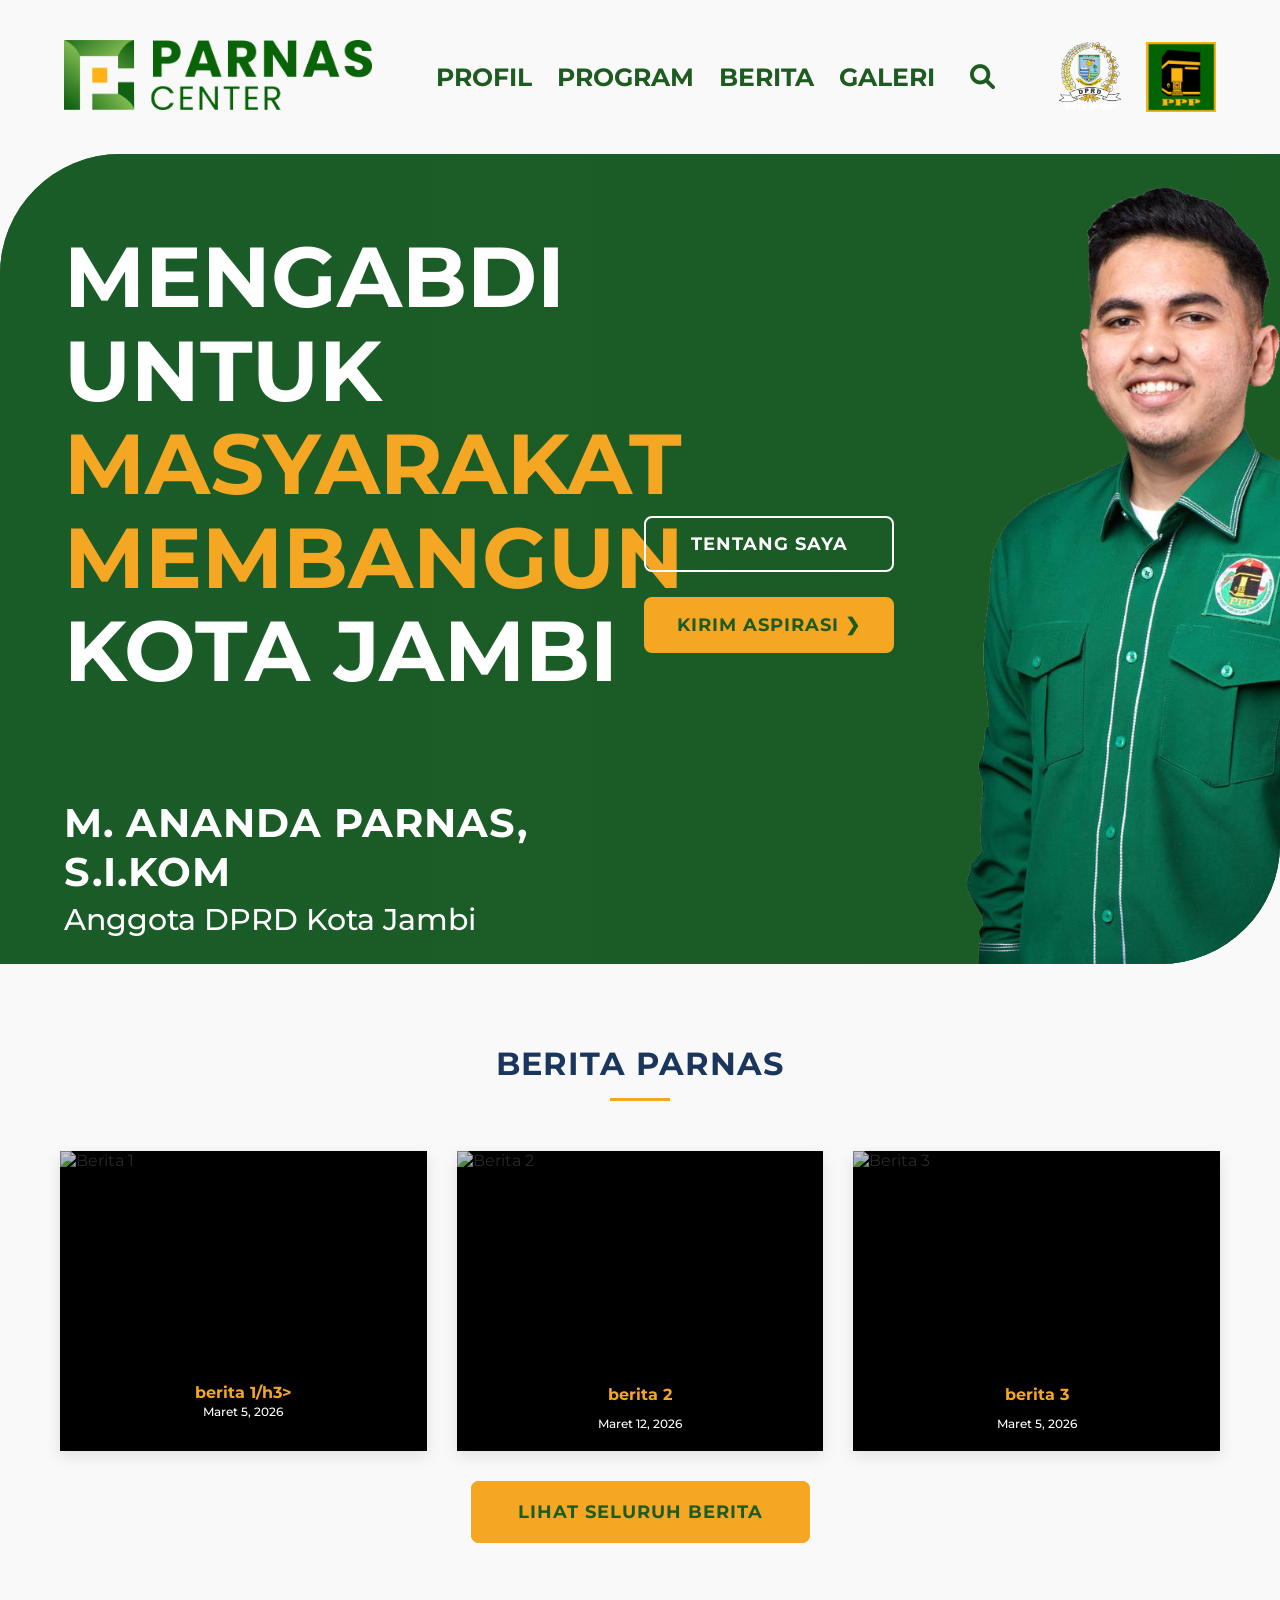
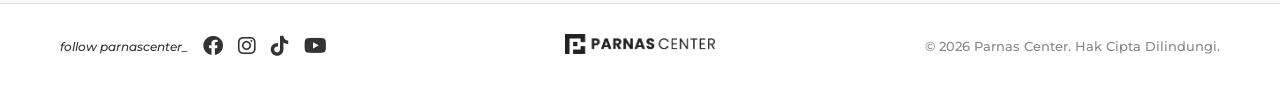
==== index.html @ b59d02a4 "Upload Web 1" ====
<!DOCTYPE html>
<html lang="id">
<head>
    <meta charset="UTF-8">
    <meta name="viewport" content="width=device-width, initial-scale=1.0">
    <title>M. Ananda Parnas - Parnas Center</title>
    <link href="https://fonts.googleapis.com/css2?family=Montserrat:wght@500;700;800&display=swap" rel="stylesheet">
    <link rel="stylesheet" href="https://cdnjs.cloudflare.com/ajax/libs/font-awesome/6.0.0/css/all.min.css">
    <link rel="stylesheet" href="style.css">
</head>
<body>
    <div class="menu-overlay" id="menu-overlay"></div>
<header class="navbar">
        <div class="logo">
            <a href="#"><img src="\assets\img\LOGO 2.png" alt="Logo Parnas Center" class="logo-parnas"></a>
        </div>

        <div class="menu-toggle" id="mobile-menu">
            <i class="fas fa-bars"></i>
        </div>
        <nav>
            <ul class="nav-links">
                <li class="close-menu" id="close-menu-btn">
                    <i class="fas fa-times"></i>
                </li>

                <li><a href="profil.html">PROFIL</a></li>
                <li><a href="#">PROGRAM</a></li>
                <li><a href="#">BERITA</a></li>
                <li><a href="#">GALERI</a></li>
                <li class="search-icon">
                    <a href="#"><i class="fas fa-search"></i></a>
                </li>
                <li class="mobile-menu-logo">
                    <img src="\assets\img\LOGO 1.png" alt="Logo Parnas Center" class="logo-parnas-mobile">
                </li>
            </ul>
        </nav>
        <div class="logo-afiliasi">
            <img src="\assets\img\DPRD.png" alt="Logo DPRD Kota Jambi" class="logo-dprd">
            <img src="\assets\img\P3.png" alt="Logo PPP" class="logo-ppp">
        </div>
    </header>

<section class="hero">
    <div class="hero-bg-overlay"></div>
    <div class="hero-bg-slideshow">
        <img src="assets/img/foto 1.jpeg" alt="Background 1">
        <img src="assets/img/foto 2.jpeg" alt="Background 2">
        <img src="assets/img/foto 3.jpeg" alt="Background 3">
        <img src="assets/img/foto 5.jpeg" alt="Background 4">
    </div>
    
    <div class="hero-container">    
        <div class="hero-content">
            <h1>
                MENGABDI UNTUK <span class="text-orange">MASYARAKAT</span><br>
                <span class="text-orange">MEMBANGUN</span> KOTA JAMBI
            </h1>
            
            <div class="hero-buttons">
                <a href="profil.html" class="btn btn-outline">TENTANG SAYA</a>
                <a href="aspirasi.html" class="btn btn-solid">KIRIM ASPIRASI &#10095;</a>
            </div>
        </div>

        <div class="hero-image">
            <img src="assets/img/nanda ijo.png" alt="Foto M. Ananda Parnas">
                        <div class="profile-info-desktop">
                <h2 class="nama-tokoh">M. ANANDA PARNAS, S.I.KOM</h2>
                <p class="jabatan-tokoh">Anggota DPRD Kota Jambi</p>
            </div>

            <div class="profile-info-mobile">
                <h2 class="nama-tokoh">M. ANANDA PARNAS, S.I.KOM</h2>
                <p class="jabatan-tokoh">Anggota DPRD Kota Jambi</p>
            </div>
        </div>

    </div>
</section>

<section class="news-section">
        <div class="news-header">
            <h2>BERITA PARNAS</h2>
            <div class="divider"></div>
        </div>

        <div class="news-grid">
            <article class="news-card">
                <img src="https://via.placeholder.com/400x300/1D5B21/FFFFFF?text=Foto+Berita+1" alt="Berita 1">
                <div class="news-overlay">
                    <h3 class="news-title">berita 1/h3>
                    <p class="news-date">Maret 5, 2026</p>
                </div>
            </article>

            <article class="news-card">
                <img src="https://via.placeholder.com/400x300/1D5B21/FFFFFF?text=Foto+Berita+2" alt="Berita 2">
                <div class="news-overlay">
                    <h3 class="news-title">berita 2</h3>
                    <p class="news-date">Maret 12, 2026</p>
                </div>
            </article>

            <article class="news-card">
                <img src="https://via.placeholder.com/400x300/1D5B21/FFFFFF?text=Foto+Berita+3" alt="Berita 3">
                <div class="news-overlay">
                    <h3 class="news-title">berita 3</h3>
                    <p class="news-date">Maret 5, 2026</p>
                </div>
            </article>
        </div>

        <div class="news-action">
            <a href="#" class="btn btn-solid">LIHAT SELURUH BERITA</a>
        </div>
    </section>

<footer class="site-footer">
        
        <div class="footer-left">
            <span class="follow-text">follow parnascenter_</span>
            <div class="footer-sosmed">
                <a href="#"><i class="fab fa-facebook"></i></a>
                <a href="#"><i class="fab fa-instagram"></i></a>
                <a href="#"><i class="fab fa-tiktok"></i></a>
                <a href="#"><i class="fab fa-youtube"></i></a>
            </div>
        </div>

        <div class="footer-logo">
            <img src="assets/img/LOGO 7.png" alt="Logo Parnas Center">
        </div>

        <div class="footer-right">
            <p>&copy; 2026 Parnas Center. Hak Cipta Dilindungi.</p>
        </div>

    </footer>

<script>
        const mobileMenu = document.getElementById('mobile-menu');
        const navLinks = document.querySelector('.nav-links');
        const menuOverlay = document.getElementById('menu-overlay'); // Panggil tirainya
        const menuIcon = mobileMenu.querySelector('i'); // Kita panggil elemen <i class="fas ..."> nya
        const closeMenuBtn = document.getElementById('close-menu-btn'); // Tombol X di dalam menu
        
        // Fungsi khusus untuk menutup menu
        function closeMenu() {
            navLinks.classList.remove('active');
            menuOverlay.classList.remove('active');
            menuIcon.classList.add('fa-bars');
            menuIcon.classList.remove('fa-times');
        }

        // Buka/Tutup saat ikon garis tiga diklik
        mobileMenu.addEventListener('click', () => {
            navLinks.classList.toggle('active');
            menuOverlay.classList.toggle('active');
            menuIcon.classList.toggle('fa-bars');
            menuIcon.classList.toggle('fa-times');
        });

        // Tutup menu saat area gelap diklik
        menuOverlay.addEventListener('click', closeMenu);

        // Tutup menu saat ikon X di dalam menu diklik
        closeMenuBtn.addEventListener('click', closeMenu);
    </script>
</body>
</html>
---- style.css ----
/* --- RESET DASAR --- */
body, html {
    margin: 0;
    padding: 0;
}

/* Bikin efek scroll mulus ke seluruh halaman */
html {
    scroll-behavior: smooth;
}

/* --- Pengaturan Dasar & Variabel Warna Parnas Center --- */
:root {
    --warna-hijau: #1D5B21; /* Hijau Parnas Center */
    --warna-oranye: #F5A623; /* Oranye/Kuning Aksen */
    --warna-putih: #FFFFFF;
    --warna-teks-gelap: #333333;
    --warna-bg-terang: #F9F9F9;
}

* {
    margin: 0;
    padding: 0;
    box-sizing: border-box;
    font-family: 'Montserrat', sans-serif;
}

body {
    background-color: var(--warna-bg-terang);
    color: var(--warna-teks-gelap);
}

/* --- Navigasi (Header) --- */
.navbar {
    display: flex;
    justify-content: space-between;
    align-items: center;
    padding: 40px 60px;
    background-color: var(--warna-putih);
    box-shadow: 0 4px 6px rgba(0, 0, 0, 0.05); /* Memberikan bayangan halus di bawah menu */;
}

.logo img {
    height: 65px; /* Ini tinggi logonya parnas center */
    width: auto;
    object-fit: contain;
}

.text-green { color: var(--warna-hijau); }
.text-dark { color: var(--warna-teks-gelap); font-weight: 500;}

nav ul {
    list-style: none;
    display: flex;
    gap: 25px;
    align-items: center;
}

nav a {
    color: var(--warna-hijau);
    text-decoration: none;
    font-size:25px;
    font-weight: 700;
    transition: 0.3s;
}
nav a:hover {
    color: var(--warna-oranye);
}

/* --- Pengaturan Ikon Pencarian di Menu --- */
.search-icon {
    margin-left: 10px; /* Memberi sedikit jarak ekstra dari menu teks terakhir */
}

.search-icon a {
    font-size: 25px; /* Ukuran kaca pembesarnya */
    color: var(--warna-hijau); /* Menyesuaikan dengan warna teks menu Anda */
    transition: 0.3s ease;
}

/* Efek saat kaca pembesar disentuh mouse */
.search-icon a:hover {
    color: var(--warna-oranye); /* Berubah jadi hijau (atau warna utama Anda) saat di-hover */
    transform: scale(1.1); /* Sedikit membesar saat disentuh agar interaktif */
}


/* --- Logo Afiliasi (Kanan Atas: DPRD & PPP) --- */
.logo-afiliasi {
    display: flex;
    align-items: center;
    gap: 25px; /* Memberikan jarak antar logo */
}

.logo-afiliasi img {
    height: 65px; /* Ketinggian standar logo kanan agar seragam */
    width: auto;
    object-fit: contain;
}

/* --- Hero Section --- */
.hero {
    background-color: var(--warna-hijau); /* Menggunakan latar belakang hijau blok */
    color: var(--warna-putih);
    height: 90vh;
    display: flex;
    justify-content: center; /* Ini sekarang berfungsi memusatkan 'hero-container' di tengah layar */
    align-items: center;
    padding-top: 50px;
    
    /* Efek lengkungan (rounded corner) di kanan bawah */
    border-bottom-right-radius: 120px; 
    border-top-left-radius: 120px; /* Tambahan lengkungan di kiri atas untuk keseimbangan */
}
.hero {
    position: relative; /* Ini kunci utama agar gambar tidak lari */
    overflow: hidden;
    background-color: var(--warna-hijau); /* Hijau sebagai warna dasar */
}

/* --- WADAH SLIDESHOW MULTIPLE GAMBAR --- */
.hero-bg-slideshow {
    position: absolute;
    top: 0;
    left: 0;
    width: 100%;
    height: 100%;
    z-index: 0; /* Tetap di paling bawah */
    overflow: hidden;
}

/* SETINGAN SEMUA GAMBAR SLIDESHOW */
.hero-bg-slideshow img {
    position: absolute;
    top: 0;
    left: 0;
    width: 100%;
    height: 100%;
    object-fit: cover;
    opacity: 0; /* Sembunyikan di awal */
    animation: fadeBackground 16s infinite; /* Animasi berputar 12 detik */
}

/* ATUR ANTRIAN GAMBAR (Delay) */
.hero-bg-slideshow img:nth-child(1) { animation-delay: 0s; }
.hero-bg-slideshow img:nth-child(2) { animation-delay: 4s; }
.hero-bg-slideshow img:nth-child(3) { animation-delay: 8s; }
.hero-bg-slideshow img:nth-child(4) { animation-delay: 12s; } /* Tambahan untuk gambar ke-4 jika ada */

/* KUNCI ANIMASI FADE (Memudar) */
@keyframes fadeBackground {
    0%   { opacity: 0; }
    10%  { opacity: 1; } /* 0.3 ini tingkat transparansinya */
    25%  { opacity: 1; }
    35%  { opacity: 0.4; }
    100% { opacity: 0; }
}

/* Overlay Hijau untuk menjaga kontras teks */
.hero-bg-overlay {
    position: absolute;
    top: 0;
    left: 0;
    width: 100%;
    height: 100%;
    background: linear-gradient(to right, rgba(26, 92, 40, 0.95), rgba(26, 92, 40, 0.6)); 
    z-index: 1; /* Di atas gambar, di bawah teks */
}

/* Pastikan konten utama muncul di depan */
.hero-container {
    position: relative;
    z-index: 2; /* Paling atas */
}

/* ==========================================
   TAMBAHAN BARU: Pembungkus Kiri & Kanan
========================================== */
@media (min-width: 992px) {
    
    .hero-container {
        display: grid;
        /* Kita bagi jadi 3 Kolom: Teks(Kiri), Tombol(Tengah 250px), Foto(Kanan) */
        grid-template-columns: 1.2fr 250px 1fr; 
        grid-template-rows: auto auto; /* 2 Baris: Atas(Slogan), Bawah(Nama) */
        align-items: center;
        padding: 0 0 0 5%; /* Mepet kanan, sisa ruang di kiri */
        max-width: 100%;
        column-gap: 30px;
    }

    /* INI KUNCINYA: Hilangkan kotak pembungkus secara visual */
    .hero-content, .hero-image {
        display: contents;
    }

    /* 1. Slogan MENGABDI (Kiri Atas) */
    .hero-content h1 {
        grid-column: 1 / 2;
        grid-row: 1 / 2;
        align-self: end; /* Turun ke bawah biar deket ke nama */
        margin-bottom: 100px;
        margin-right: -70px;
        font-size: 85px; /* Makin gede angkanya, makin jumbo (coba 80px atau 90px) */
        line-height: 1.1; /* Biar barisnya nggak saling tabrakan kalau font-nya gede */
    }

    /* 2. Nama & Jabatan (Kiri Bawah) - Pindah nyebrang dari wadah aslinya! */
    .profile-info-desktop {
        grid-column: 1 / 2;
        grid-row: 2 / 3;
        align-self: start; /* Naik ke atas biar deket ke slogan */
        display: block; /* Pastikan tampil di desktop */
    }

    /* 3. Tombol (Tengah) */
    .hero-buttons {
        grid-column: 2 / 3;
        grid-row: 1 / 3; /* Menempati tinggi 2 baris full */
        display: flex;
        flex-direction: column; /* Susun atas-bawah */
        justify-content: center;
        gap: 20px;
    }

    /* Tombol biar lebarnya pas dan rapi */
    .hero-buttons .btn {
        width: 100%;
        text-align: center;
        padding: 15px 20px;
    }

    /* 4. Foto (Mentok Kanan Pol) */
    .hero-image img {
        grid-column: 3 / 4;
        grid-row: 1 / 3; /* Menempati tinggi 2 baris full */
        justify-self: flex-end; /* Paksa mentok kanan */
        margin-right: 50px; /* Tarik keluar layar kanan */
        max-height: 95vh;
        object-fit: contain;
    }

    /* 5. Sembunyikan versi Mobile */
    .profile-info-mobile {
        display: none !important;
    }

    /* --- Desain Nama & Jabatan (Warna Putih) --- */
    .profile-info-desktop .nama-tokoh {
        font-size: 40px;
        color: white;
        margin: 0;
        font-weight: 700;
        letter-spacing: 1px;
    }

    .profile-info-desktop .jabatan-tokoh {
        font-size: 30px;
        color: white; /* 100% Putih sesuai request! */
        margin: 5px 0 0 0;
        font-weight: 500;
    }
}


/* Kelas khusus untuk teks Oranye dan garis bawah */
.text-orange {
    color: var(--warna-oranye);
}

.border-bottom {
    border-bottom: 4px solid var(--warna-oranye);
    padding-bottom: 5px;
}

/* --- Tombol --- */
.hero-buttons {
    display: flex;
    justify-content: center;
    gap: 25px; /* Jarak antar tombol dijauhkan sedikit */
}

.btn {
    padding: 18px 45px; /* Tombol dibuat lebih gemuk dan panjang */
    font-size: 18px; /* Teks dalam tombol dibesarkan */
    font-weight: 700;
    text-decoration: none;
    letter-spacing: 1px;
    transition: all 0.3s ease;
    border-radius: 8px; /* Sudut sedikit lebih melengkung */
}

.btn-outline {
    color: var(--warna-putih);
    border: 2px solid var(--warna-putih);
    background: transparent;
}

.btn-outline:hover {
    background: rgba(255, 255, 255, 0.1);
}

.btn-solid {
    color: var(--warna-hijau);
    background-color: var(--warna-oranye);
    border: 2px solid var(--warna-oranye);
}

.btn-solid:hover {
    background-color: transparent;
    color: var(--warna-oranye);
}

/* --- Footer (Bagian Bawah) --- */
.site-footer {
    background-color: var(--warna-putih);
    padding: 30px 60px;
    display: flex;
    justify-content: space-between;
    align-items: center;
    border-top: 1px solid #E0E0E0; /* Garis tipis pemisah */
}

.footer-left {
    display: flex;
    align-items: center;
    gap: 15px;
    flex: 1; /* TAMBAHAN: Agar membagi 1/3 layar */
    justify-content: flex-start;
}

.follow-text {
    font-size: 12px;
    font-style: italic;
    color: var(--warna-teks-gelap);
    font-weight: 500;
}

.footer-sosmed {
    display: flex;
    gap: 15px;
}

.footer-sosmed a {
    font-size: 20px;
    color: var(--warna-teks-gelap);
    transition: 0.3s ease;
}

.footer-sosmed a:hover {
    color: var(--warna-hijau);
}

.footer-right {
    flex: 1; /* TAMBAHAN: Agar membagi 1/3 layar */
    text-align: right; /* TAMBAHAN: Teks merapat ke kanan */
}

.footer-right p {
    font-size: 13px;
    color: #888;
    font-weight: 500;
    margin: 0; /* Menghilangkan jarak bawaan <p> agar rata tengah */
}

/* --- Pengaturan Logo di Footer (DI TENGAH SEJAJAR) --- */
.footer-logo {
    flex: 1; /* TAMBAHAN: Agar membagi 1/3 layar */
    text-align: center;
    /* margin-bottom dihapus karena logo sekarang sejajar (tidak di atas lagi) */
}

.footer-logo img {
    width: 150px; /* Atur besar-kecil logo di sini */
    height: auto;
}

/* --- Bagian Berita --- */
.news-section {
    padding: 80px 60px;
    background-color: var(--warna-bg-terang);
}

.news-header {
    text-align: center;
    margin-bottom: 50px;
}

.news-header h2 {
    font-size: 32px;
    color: #1a365d; /* Warna biru gelap ala referensi */
    margin-bottom: 15px;
    text-transform: uppercase;
    letter-spacing: 1px;
}

.divider {
    height: 3px;
    width: 60px;
    background-color: var(--warna-oranye);
    margin: 0 auto;
}

/* --- Grid 3 Kolom --- */
.news-grid {
    display: grid;
    grid-template-columns: repeat(3, 1fr);
    gap: 30px;
    margin-bottom: 50px;
}

.news-card {
    position: relative;
    overflow: hidden;
    background-color: #000;
    box-shadow: 0 5px 15px rgba(0,0,0,0.1);
}

.news-card img {
    width: 100%;
    height: 300px;
    object-fit: cover;
    display: block;
    opacity: 0.8; /* Sedikit digelapkan agar teks terbaca */
    transition: 0.5s ease;
}

.news-card:hover img {
    opacity: 1;
    transform: scale(1.05); /* Efek zoom tipis saat disentuh mouse */
}

/* --- Overlay Teks di Atas Foto --- */
.news-overlay {
    position: absolute;
    bottom: 0;
    left: 0;
    width: 100%;
    padding: 20px;
    background: linear-gradient(to top, rgba(0,0,0,0.9), rgba(0,0,0,0));
    text-align: center;
}

.news-title {
    color: var(--warna-oranye);
    font-size: 16px;
    font-weight: 700;
    margin-bottom: 10px;
    line-height: 1.4;
}

.news-date {
    color: var(--warna-putih);
    font-size: 12px;
    font-weight: 500;
}

.news-action {
    text-align: center;
}

/* ==========================================
   PENGATURAN RESPONSIVE (UNTUK LAYAR HP/PORTRAIT)
========================================== */

/* Sembunyikan ikon hamburger di layar komputer (Desktop) */
.menu-toggle {
    display: none;
    font-size: 30px;
    color: var(--warna-hijau);
    cursor: pointer;
}

/* Sembunyikan logo menu mobile di layar komputer */
.mobile-menu-logo {
    display: none; 
}

.close-menu {
    display: none;
}

@media screen and (max-width: 991px) {
    
    /* 1. MUNCULKAN KEMBALI LOGO AFILIASI DI HP */
    .logo-afiliasi { display: flex; gap: 10px; order: 2; margin-left: auto; margin-right: 15px; }
    .logo-afiliasi img { height: 45px; }

    /* 2. RAPIKAN AREA HERO (TEKS & FOTO) DI HP */
    .hero { height: auto; padding-bottom: 60px; }
    .hero-container { flex-direction: column; gap: 30px; padding: 0 20px; }
    .hero-content { text-align: center; }
    .hero-content h1 { font-size: 30px; margin-bottom: 30px; }
    
    /* Perubahan: Foto & Nama di bawah */
    .hero-image { display: flex; flex-direction: column; align-items: center; justify-content: center; width: 100%; }
    .hero-image img { width: 80%; margin-bottom: 20px; }

    /* 3. MENU NAVIGASI & ANIMASI (Glassmorphism Floating Panel) */
    nav ul.nav-links {
        display: flex !important;
        flex-direction: column !important;
        position: fixed !important;
        top: 15px !important;
        right: -100% !important;
        width: 60% !important;
        height: calc(100vh - 30px) !important;
        border-radius: 50px 20px 20px 50px !important;
        background: rgba(255, 255, 255, 0.6) !important;
        backdrop-filter: blur(10px) !important;
        -webkit-backdrop-filter: blur(25px) !important;
        border-left: 2px solid rgba(255, 255, 255, 0.5) !important;
        box-shadow: -20px 0 40px rgba(0, 0, 0, 0.15) !important;
        
        /* ATURAN BARU UNTUK POSISI TEKS */
        padding-top: 100px !important;
        padding-left: 40px !important; /* Tambahkan ruang di sini */
        align-items: flex-start !important; 
        justify-content: flex-start !important;
        transition: right 0.5s cubic-bezier(0.16, 1, 0.3, 1) !important;
        z-index: 9999 !important;
    }
    nav ul.nav-links.active { right: 0 !important; }

    /* 4. PENGATURAN IDENTITAS TOKOH */
    .profile-info-desktop {
        display: none !important;
    }

    .profile-info-mobile {
        display: block !important;
        text-align: center;
        margin-top: 20px;
    }

    .profile-info-mobile .nama-tokoh {
        font-size: 30px;
        color: white;
    }

    .profile-info-mobile .jabatan-tokoh {
        font-size: 26px;
        color: #ddd;
    }

    /* 5. HEADER POSISI & TOGGLE */
    .navbar { display: flex; justify-content: space-between; align-items: center; width: 100%; }
    .logo { order: 1; }
    .menu-toggle { display: block; order: 3; cursor: pointer; }

    /* 6. LOGO & TOMBOL CLOSE */
    .mobile-menu-logo {
        display: block !important; position: absolute !important; bottom: 20px !important;
        left: 0 !important; right: 0 !important; margin: 0 auto !important;
        width: 100% !important; text-align: center !important; padding: 0 !important;
    }
    .mobile-menu-logo img { width: 150px !important; height: auto !important; margin: 0 auto !important; }

    .close-menu {
        display: block !important; position: absolute !important; top: 15px !important; right: 25px !important;
        font-size: 30px !important; color: #1a5c28 !important; cursor: pointer; margin: 0 !important;
    }
    .close-menu i {
        display: inline-block;
        transition: transform 0.3s ease, color 0.3s ease;
    }
    .close-menu:hover i {
        transform: rotate(180deg) scale(1.1); /* Berputar 180 derajat dan membesar sedikit */
        color: #d99c2b; /* Berubah jadi warna kuning/emas (Bisa dihapus jika ingin tetap hijau) */
    }
    /*buat x jadi strip */
    .close-menu:hover i::before {
        content: "\f068"; /* Ini adalah kode unik FontAwesome untuk ikon fa-minus (strip) */
    }
    
    nav ul.nav-links li a {
        transition: all 0.3s ease;
        display: inline-block; /* Wajib agar bisa digeser */
    }

    /* Saat disorot: Berubah warna dan geser ke kanan 10px */
    nav ul.nav-links li a:hover {
        color: #d99c2b; /* Ganti dengan warna emas/hijau terang Anda */
        transform: translateX(10px); 
    }

    /* 7. EFEK CASCADE */
    nav ul.nav-links li:not(.close-menu):not(.mobile-menu-logo) {
        opacity: 0; transform: translateY(20px);
        transition: opacity 0.4s ease, transform 0.4s ease;
        position: relative !important;
    }
    nav ul.nav-links.active li:not(.close-menu):not(.mobile-menu-logo) { opacity: 1; transform: translateY(0); }
    
    /* Delay antrean */
    nav ul.nav-links.active li:nth-child(2) { transition-delay: 0.1s; }
    nav ul.nav-links.active li:nth-child(3) { transition-delay: 0.2s; }
    nav ul.nav-links.active li:nth-child(4) { transition-delay: 0.3s; }
    nav ul.nav-links.active li:nth-child(5) { transition-delay: 0.4s; }
}

/* --- SECTION TENTANG SAYA ATAU PROFILE --- */
.tentang-section {
    padding-top: 100px; /* <-- Ubah jadi 180px atau 200px biar makin lega */
    padding-bottom: 80px;
    padding-left: 5%;
    padding-right: 5%;
    position: relative;
    background-color: #ffffff; /* Warna layar atas (Putih) */
    overflow: hidden; /* Wajib ada biar lengkungannya ga tumpah keluar layar */
    z-index: 1;
}

/* --- BACKGROUND LENGKUNG SILANG SATU TUNGGAL --- */
.bg-lengkung {
    position: absolute;
    bottom: -30%; /* Posisinya ditarik ke bawah */
    right: -20%; /* Agak ditarik ke kanan */
    width: 120%; /* Dibuat super lebar biar lengkungannya panjang */
    height: 100%; /* Tingginya full */
    background-color: #ebdb94c0; /* Warna area bawah (Hijau Parnas sangat soft) */
    
    /* Ini jurusnya: Bikin sudut kiri atas membulat ekstrim */
    border-top-left-radius: 80%; 
    
    /* Miringkan sedikit biar persis coretan garis merah abang */
    transform: rotate(-15deg); 
    
    z-index: -1; /* Pastikan dia ada di paling belakang foto dan teks */
}

.tentang-container {
    max-width: 1200px;
    margin: 0 auto;
    display: flex;
    align-items: center;
    gap: 70px; /* Jarak antara foto dan teks */
}

/* Kolom Gambar */
.tentang-image {
    flex: 1;
    position: relative;
}
.tentang-image img {
    width: 87%;
    border-radius: 20px;
    box-shadow: 0 10px 30px rgba(0,0,0,0.1);
}

/* Kolom Teks */
.tentang-content {
    flex: 1;
}
.sub-judul {
    color: #1a5c28; /* Hijau Parnas */
    font-size: 35px;
    letter-spacing: 1px;
    margin-bottom: 25px;
}
.judul-utama {
    font-size: 30px;
    line-height: 1.2;
    margin-bottom: 20px;
    color: #222;
}
.tentang-content p {
    font-size: 17px;
    line-height: 1.8;
    color: rgb(0, 0, 0)000;
    margin-bottom: 15px;
    text-align: justify;
}
/* --- BLOK SUB-BAB (PENGALAMAN, PENDIDIKAN) --- */
.blok-subbab {
    background-color: #f4f8f5; /* Latar belakang hijau sangat muda biar seger */
    border-left: 5px solid #1a5c28; /* Garis tegas warna hijau Parnas di sisi kiri */
    padding: 15px 20px;
    margin-top: 25px;
    margin-bottom: 20px;
    border-radius: 0 10px 10px 0; /* Sudut kanan membulat */
    box-shadow: 0 2px 5px rgba(0,0,0,0.03); /* Bayangan sangat tipis */
}
.blok-subbab h3 {
    color: #d99c2b; /* Warna teks kuning emas/oranye */
    font-size: 18px;
    margin-top: 0;
    margin-bottom: 12px;
    display: flex;
    align-items: center;
    gap: 10px;
}
.blok-subbab h3 i {
    color: #1a5c28; /* Ikon warna hijau */
}
.blok-subbab ul {
    list-style-type: square; /* Titik poin bentuk kotak kecil */
    margin-left: 20px;
    margin-bottom: 0;
    color: #444;
}
.blok-subbab ul li {
    margin-bottom: 8px;
    line-height: 1.6;
}


/* --- AGAR RAPI DI HP (RESPONSIVE) --- */
@media screen and (max-width: 850px) {
    .tentang-container {
        flex-direction: column; /* Bikin foto di atas, teks di bawah kalau di HP */
        text-align: center;
    }
    .badge-pengalaman {
        right: 20px;
    }
    .list-fokus li {
        justify-content: center; /* Ikon dan teks ke tengah */
    }
}

/* --- WADAH TOMBOL KIRI ATAS --- */
.wrapper-tombol-kembali {
    position: absolute; /* Lepas dari semua aturan wadah lain */
    top: 50px; /* Jarak dari atas layar (sesuaikan kalau nabrak menu atas) */
    left: 30px; /* Jarak dari kiri layar (makin kecil angkanya, makin mentok) */
    z-index: 10; /* Biar tombolnya selalu tampil di depan, nggak ketutupan */
}

/* Pastikan section utamanya mengizinkan posisi absolute */
.tentang-section {
    position: relative;
}


/* --- TOMBOL KEMBALI ESTETIK --- */
.btn-kembali {
    display: inline-flex;
    align-items: center;
    gap: 8px;
    color: #1a5c28; /* Hijau Parnas */
    background-color: #ffffff; /* Latar putih biar menonjol */
    text-decoration: none;
    font-weight: 650;
    font-size: 17px;
    padding: 10px 20px;
    border-radius: 30px; /* Bikin ujungnya bulat (pill shape) */
    box-shadow: 0 4px 10px rgba(0, 0, 0, 0.08); /* Bayangan halus */
    transition: all 0.3s ease;
}
.btn-kembali:hover {
    color: #ffffff;
    background-color: #d99c2b; /* Berubah jadi warna emas/oranye */
    transform: translateX(-10px); /* Efek geser ke kiri sedikit */
    box-shadow: 0 6px 15px rgba(217, 156, 43, 0.3);
}


/* --- WADAH HEADER MINI DENGAN ANIMASI --- */
.header-mini {
    background-color: rgba(255, 255, 255, 0.95) !important;
    /* Menjalankan animasi headerShrink selama 1 detik */
    animation: headerShrink 2s cubic-bezier(0.25, 1, 0.5, 1) forwards !important;
}
/* Animasi untuk ukuran Logo biar ikut mengecil mulus */
.header-mini img {
    width: auto;
    /* Menjalankan animasi logoShrink bersamaan dengan headernya */
    animation: logoShrink 2s cubic-bezier(0.25, 1, 0.5, 1) forwards !important;
}
/* Animasi untuk ukuran teks menu biar sedikit merapat */
.header-mini ul li a {
    animation: textShrink 2s cubic-bezier(0.25, 1, 0.5, 1) forwards !important;
}
/* --- KUNCI ANIMASINYA (KEYFRAMES) --- */
/* 1. Skenario untuk kotak Header */
@keyframes headerShrink {
    0% {
        padding: 40px 5%; /* Detik pertama: Ukuran besar (seperti di beranda) */
        box-shadow: none;
    }
    100% {
        padding: 10px 5%; /* Selesai: Mengecil ke atas */
        box-shadow: 0 4px 15px rgba(0, 0, 0, 0.08); /* Muncul bayangan */
    }
}
/* 2. Skenario untuk Logo */
@keyframes logoShrink {
    0% {
        height: 70px; /* Detik pertama: Logo besar */
    }
    100% {
        height: 45px; /* Selesai: Logo jadi mungil */
    }
}
/* 3. Skenario untuk Teks Menu */
@keyframes textShrink {
    0% {
        font-size: 16px;
    }
    100% {
        font-size: 14px;
    }
}


/* --- ANIMASI KHUSUS HEADER BERANDA (TIDAK PAKAI CLASS MINI) --- */
/* :not(.header-mini) artinya aturan ini cuma berlaku buat header di index.html */
.navbar:not(.header-mini) {
    animation: headerExpand 2s cubic-bezier(0.25, 1, 0.5, 1) forwards;
}
.navbar:not(.header-mini) img {
    animation: logoExpand 2s cubic-bezier(0.25, 1, 0.5, 1) forwards;
}
.navbar:not(.header-mini) ul li a {
    animation: textExpand 2s cubic-bezier(0.25, 1, 0.5, 1) forwards;
}
/* --- KUNCI ANIMASI MEMBESAR (KEYFRAMES KEBALIKAN) --- */
@keyframes headerExpand {
    0% {
        padding: 10px 5%; /* Mulai dari ukuran kecil (seperti di profil) */
        background-color: rgba(255, 255, 255, 0.95);
        box-shadow: 0 4px 15px rgba(0, 0, 0, 0.08);
    }
    100% {
        padding: 40px 5%; /* Turun membesar ke ukuran normal beranda */
        background-color: transparent; /* Balik transparan (sesuaikan jika header abang ada warnanya) */
        box-shadow: none;
    }
}
@keyframes logoExpand {
    0% { height: 45px; } /* Logo mulai dari kecil */
    100% { height: 70px; } /* Logo membesar ke ukuran normal */
}
@keyframes textExpand {
    0% { font-size: 14px; }
    100% { font-size: 25px; }
}

/* --- BAGIAN ASPIRASI FORM --- */
.aspirasi-section {
    position: relative; 
    padding-top: 40px;
    padding-bottom: 80px;
    overflow: hidden; /* Penting: biar foto tidak meluap keluar */
    margin: 0 !important;
}

.aspirasi-wrapper-tombol-kembali {
    position: absolute; /* Tombol akan "mengambang" di atas section */
    top: -70px;          /* Jarak dari batas atas section */
    left: 20px;         /* Jarak dari batas kiri layar */
    z-index: 10;        /* Biar tombol selalu di depan background */
}

/* Mengatur foto agar jadi background yang rapi */
.bg-foto-aspirasi {
    position: absolute; /* Lepas dari aliran dokumen agar tidak mendorong form */
    top: 0;
    left: 0;
    width: 100%;
    height: 100%;
    object-fit: cover; /* Agar foto mengisi layar tanpa gepeng */
    z-index: -1; /* Pindah ke paling belakang */
    filter: brightness(0.2); /* Efek gelap agar teks di depannya terbaca jelas */
}

/* Memastikan container tetap di depan */
.form-modern-container {
    position: relative;
    z-index: 1;
}

/* --- BAGIAN HEADER FORM --- */
.form-header {
    text-align: center;
    margin-bottom: 40px;
}

.form-header h4 {
    font-size: 55px; 
    letter-spacing: 2px;
    margin-bottom: 10px;
    color: #ffffff;
    font-weight: bold;
}

.form-header h2 {
    font-size: 40px;
    font-weight: 900;
    line-height: 1.2;
    color: #ffffff; /* Warna dasar teks */
}
/* KHUSUS "Suara Anda untuk" jadi Hijau */
.form-header h2 .teks-hijau {
    color: #1a5c28; 
    font-weight: bold;
}
/* KHUSUS "Kota Jambi" jadi Kuning */
.form-header h2 .teks-kuning {
    color: #d99c2b;
    font-weight: bold ;
}
.form-header p {
    font-size : 22px;
    color: #ffffff;
    line-height: 1.6;
    margin-top: 10px;
}

/* --- KARTU FORM (CARD) --- */
.form-card {
    background: #ffffff;
    padding: 50px;
    border-radius: 20px;
    box-shadow: 0 15px 35px rgba(0, 0, 0, 0.05); /* Bayangan super lembut */
    border-top: 10px solid #1a5c28; /* Aksen garis hijau di atas */
}

/* --- BARIS & GRUP INPUT --- */
.form-row {
    display: flex;
    gap: 20px;
}
.form-group {
    margin-bottom: 25px;
    flex: 1; /* Biar Nama dan WA dibagi 2 sama rata */
}
.form-group label {
    display: block;
    font-weight: 600;
    color: #333;
    margin-bottom: 10px;
    font-size: 15px;
}
.form-group label i {
    color: #1a5c28; /* Ikon warna hijau */
    margin-right: 8px;
}

/* --- DESAIN KOLOM INPUT (KOLOM KETIK) --- */
.form-group input,
.form-group select,
.form-group textarea {
    width: 100%;
    padding: 15px;
    border: 2px solid #f0f0f0;
    border-radius: 12px;
    background-color: #f9fbf9; /* Abu-abu super terang agak hijau */
    font-size: 15px;
    color: #333;
    font-family: inherit;
    transition: all 0.3s ease;
    box-sizing: border-box; /* Mencegah kolom jebol keluar kotak */
}

/* --- EFEK SAAT KOLOM DIKLIK --- */
.form-group input:focus,
.form-group select:focus,
.form-group textarea:focus {
    border-color: #d99c2b; /* Berubah hijau saat diklik */
    background-color: #ffffff;
    outline: none;
    box-shadow: 0 0 0 4px rgba(26, 92, 40, 0.1); /* Efek cahaya (Glow) hijau */
}

/* --- TOMBOL KIRIM MODERN --- */
.btn-submit-modern {
    width: 70%;
    padding: 18px;
    background: linear-gradient(135deg, #1a5c28, #1a5c28); /* Efek gradasi oranye mewah */
    color: white;
    border: none;
    border-radius: 12px;
    font-size: 16px;
    font-weight: bold;
    cursor: pointer;
    transition: all 0.3s ease;
    display: flex;
    justify-content: center;
    align-items: center;
    gap: 10px;
    margin-top: 10px;
    margin: 20px auto 0 auto; /* Pusatkan tombol di bawah form dengan margin otomatis kiri dan kanan */
}

.btn-submit-modern:hover {
    transform: translateY(-3px); /* Tombol naik dikit pas disentuh mouse */
    box-shadow: 0 8px 25px rgba(217, 156, 43, 0.4); /* Bayangan oranye muncul */
}

/* --- RESPONSIF UNTUK LAYAR HP --- */
@media (max-width: 768px) {
    .form-row {
        flex-direction: column; /* Kalau di HP, Nama dan WA turun ke bawah */
        gap: 0;
    }
    .form-card {
        padding: 25px; /* Padding dikecilin biar muat di HP */
    }
}
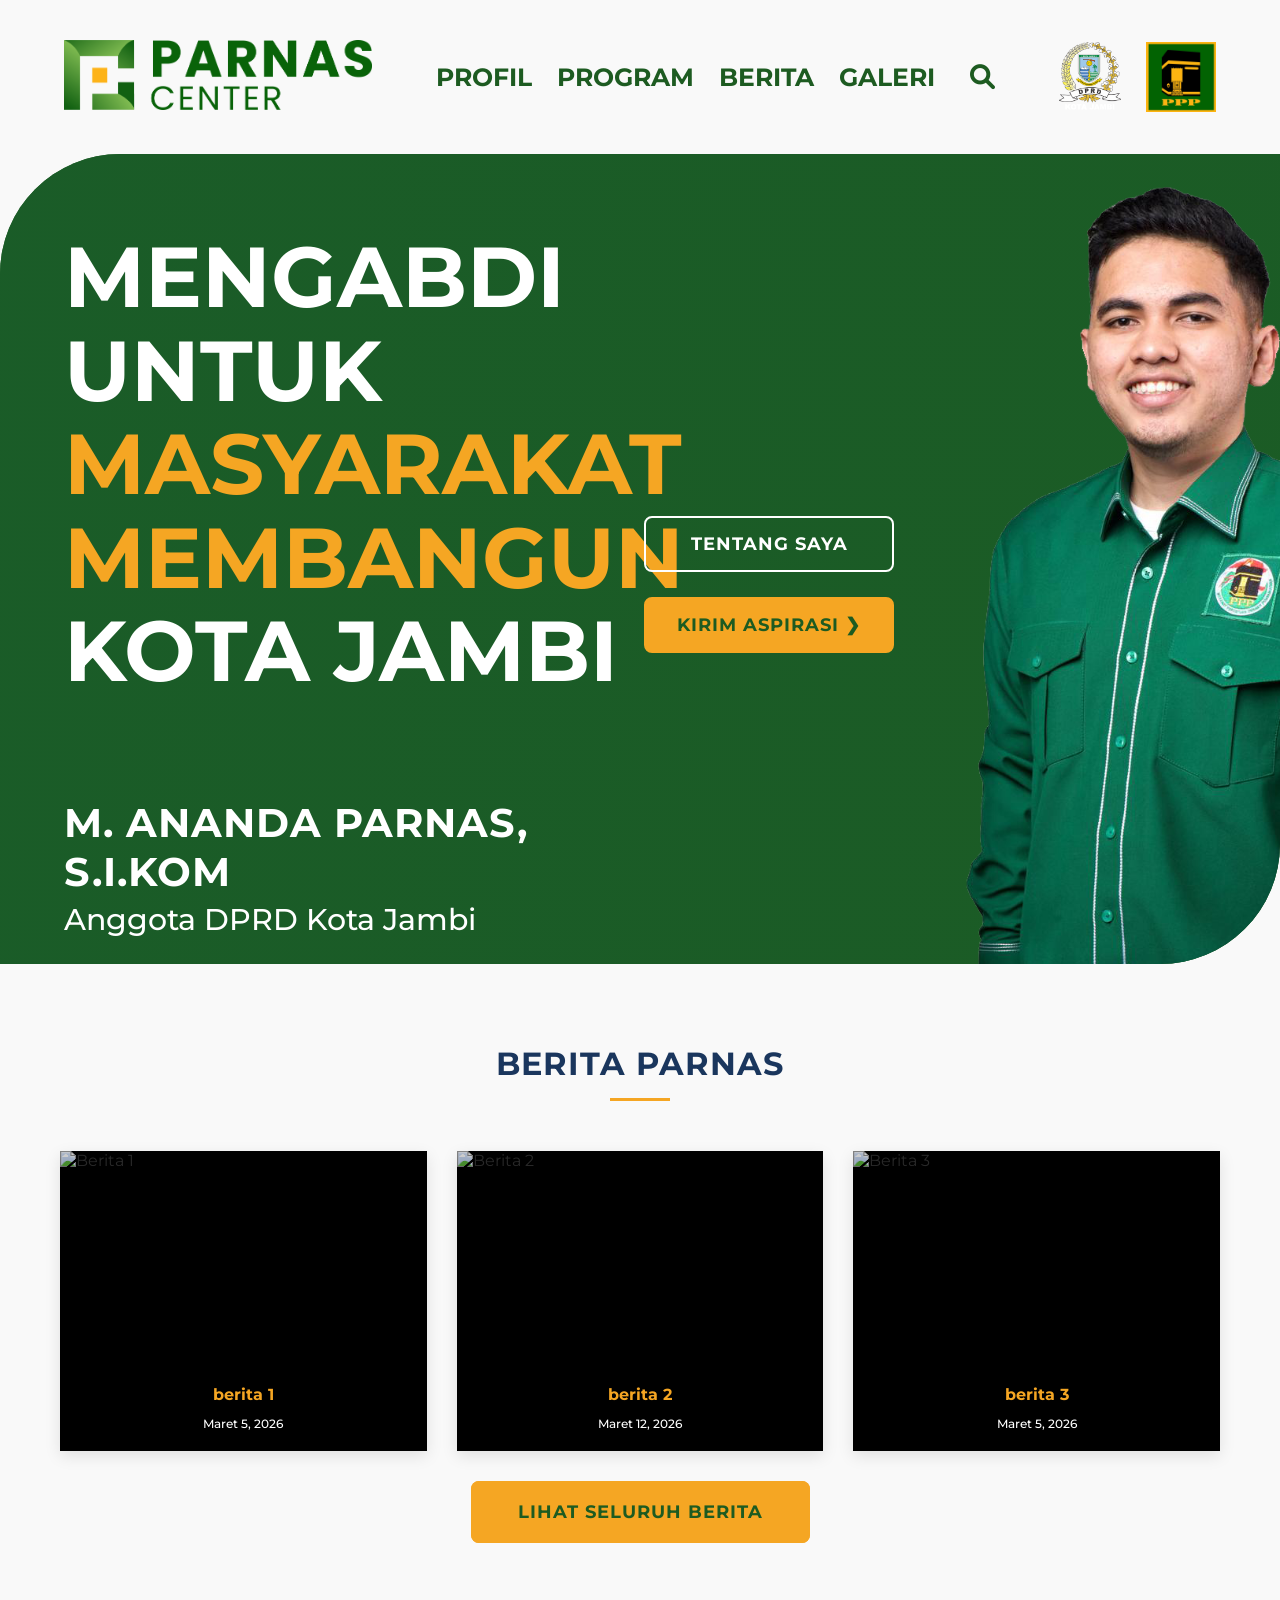
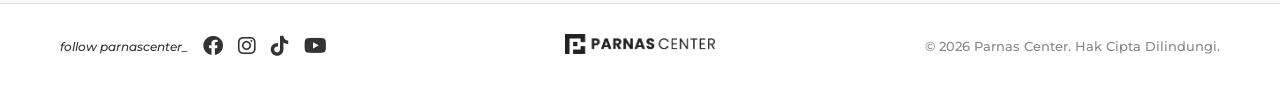
==== commit 12226df6: "update hp 1" ====
--- a/index.html
+++ b/index.html
@@ -90,7 +90,7 @@
             <article class="news-card">
                 <img src="https://via.placeholder.com/400x300/1D5B21/FFFFFF?text=Foto+Berita+1" alt="Berita 1">
                 <div class="news-overlay">
-                    <h3 class="news-title">berita 1/h3>
+                    <h3 class="news-title">berita 1</h3>
                     <p class="news-date">Maret 5, 2026</p>
                 </div>
             </article>
--- a/style.css
+++ b/style.css
@@ -479,12 +479,24 @@
 .close-menu {
     display: none;
 }
-
+/* ATURAN KHUSUS LAYAR hp */
 @media screen and (max-width: 991px) {
     
     /* 1. MUNCULKAN KEMBALI LOGO AFILIASI DI HP */
     .logo-afiliasi { display: flex; gap: 10px; order: 2; margin-left: auto; margin-right: 15px; }
-    .logo-afiliasi img { height: 45px; }
+    .logo-afiliasi img { height: 28px !important; }
+
+    /* KECILKAN HEADER DAN LOGO UTAMA DI HP */
+    header.navbar {
+        padding: 10px 15px !important; /* Bikin header tipis */
+        width: 100% !important;
+        box-sizing: border-box !important;
+    }
+    
+    .logo-parnas {
+        height: 35px !important; /* Ini dia target utamanya! */
+        width: auto !important;
+    }
 
     /* 2. RAPIKAN AREA HERO (TEKS & FOTO) DI HP */
     .hero { height: auto; padding-bottom: 60px; }
@@ -492,6 +504,28 @@
     .hero-content { text-align: center; }
     .hero-content h1 { font-size: 30px; margin-bottom: 30px; }
     
+    .hero-buttons {
+        display: flex !important;
+        justify-content: center !important; /* Pastikan tombol di tengah */
+        gap: 10px !important; /* Jarak antar 2 tombol dirapatkan sedikit */
+        flex-wrap: wrap !important; /* Jaga-jaga kalau layarnya super kecil, dia bakal turun ke bawah */
+    }
+    .hero-buttons .btn {
+        padding: 10px 15px !important; /* Bikin tombol lebih tipis dan singset */
+        font-size: 13px !important; /* Ukuran teks dikecilkan biar proporsional */
+        text-align: center !important;
+        min-width: 120px !important; /* Biar ukuran kedua tombolnya seimbang */
+    }
+    /* Efek animasi mendelep saat tombol ditekan */
+    .hero-buttons .btn:active {
+        transform: scale(0.92) !important; /* Tombol mengecil 8% saat ditahan */
+        transition: transform 0.1s ease !important; /* Gerakannya dibikin super mulus dan ngebut */
+    }
+    
+    /* Biar kembalinya juga mulus pas dilepas */
+    .hero-buttons .btn {
+        transition: all 0.3s ease !important; 
+    }
     /* Perubahan: Foto & Nama di bawah */
     .hero-image { display: flex; flex-direction: column; align-items: center; justify-content: center; width: 100%; }
     .hero-image img { width: 80%; margin-bottom: 20px; }
@@ -505,7 +539,7 @@
         right: -100% !important;
         width: 60% !important;
         height: calc(100vh - 30px) !important;
-        border-radius: 50px 20px 20px 50px !important;
+        border-radius: 50px 0px 0px 30px !important;
         background: rgba(255, 255, 255, 0.6) !important;
         backdrop-filter: blur(10px) !important;
         -webkit-backdrop-filter: blur(25px) !important;
@@ -543,7 +577,22 @@
         color: #ddd;
     }
 
-    /* 5. HEADER POSISI & TOGGLE */
+    /* RAPIKAN GRID BERITA DI HP */
+    .news-grid {
+        display: flex !important;
+        flex-direction: column !important; /* Susun ke bawah */
+        gap: 20px !important;
+        align-items: center !important;
+        padding: 0 20px !important;
+    }
+    .news-card {
+        width: 100% !important; /* Full layar HP */
+        max-width: 400px !important; /* Biar gak terlalu lebar di tablet */
+        height: 250px !important; /* Atur tinggi kartu biar proporsional */
+        margin: 0 auto !important;
+    }
+
+    /* HEADER POSISI & TOGGLE */
     .navbar { display: flex; justify-content: space-between; align-items: center; width: 100%; }
     .logo { order: 1; }
     .menu-toggle { display: block; order: 3; cursor: pointer; }
@@ -591,12 +640,84 @@
         position: relative !important;
     }
     nav ul.nav-links.active li:not(.close-menu):not(.mobile-menu-logo) { opacity: 1; transform: translateY(0); }
-    
+    .nav-links li a {
+        font-size: 22px !important; /* Ukuran teks menu biar gede dan mantap */
+        font-weight: bold !important; /* Biar teksnya tebal */
+    }
+    .nav-links li i.fa-search {
+        font-size: 20px !important; /* Besarin juga ikon pencariannya biar seimbang */
+    }
+
     /* Delay antrean */
     nav ul.nav-links.active li:nth-child(2) { transition-delay: 0.1s; }
     nav ul.nav-links.active li:nth-child(3) { transition-delay: 0.2s; }
     nav ul.nav-links.active li:nth-child(4) { transition-delay: 0.3s; }
     nav ul.nav-links.active li:nth-child(5) { transition-delay: 0.4s; }
+
+    body { overflow-x: hidden !important; }
+    /* Daftar semua elemen utama agar ikut bergeser */
+    .hero, 
+    .news-section, 
+    .tentang-section, 
+    .aspirasi-section, 
+    .bg-foto-aspirasi,
+    .form-modern-container,
+    .aspirasi-wrapper-tombol-kembali,
+    .site-footer {
+        transition: transform 0.5s cubic-bezier(0.16, 1, 0.3, 1), filter 0.5s ease !important;
+    }
+    /* Geser saat menu .active muncul */
+    body:has(.nav-links.active) .hero,
+    body:has(.nav-links.active) .news-section,
+    body:has(.nav-links.active) .tentang-section,
+    body:has(.nav-links.active) .aspirasi-section,
+    body:has(.nav-links.active) .bg-foto-aspirasi,
+    body:has(.nav-links.active) .form-modern-container,
+    body:has(.nav-links.active) .aspirasi-wrapper-tombol-kembali,
+    body:has(.nav-links.active) .site-footer {
+        transform: translateX(-60%) !important; 
+        filter: blur(3px) !important; 
+        pointer-events: none !important; 
+    }
+
+
+
+    /* ----------------------------------- */
+    /* 3. MERAPIKAN FOOTER DI LAYAR HP     */
+    /* ----------------------------------- */
+    
+    .site-footer {
+        display: flex !important;
+        flex-direction: column !important; /* Susun numpuk ke bawah */
+        align-items: center !important; /* Rata tengah semua */
+        justify-content: center !important;
+        text-align: center !important;
+        gap: 20px !important; /* Jarak antar blok (kiri, logo, kanan) */
+        padding: 30px 15px !important; /* Biar footernya ga terlalu mepet layar */
+    }
+
+    .footer-left {
+        display: flex !important;
+        flex-direction: column !important; /* Teks "follow" & ikon sosmed dibikin atas-bawah */
+        align-items: center !important;
+        gap: 10px !important;
+    }
+
+    .footer-sosmed {
+        display: flex !important;
+        justify-content: center !important;
+        gap: 15px !important; /* Jarak antar ikon FB, IG, Tiktok, dll */
+    }
+
+    .footer-logo img {
+        height: 30px !important; /* Tinggi logo Parnas di footer, tinggal disesuaikan */
+        margin: 0 !important;
+    }
+
+    .footer-right p {
+        font-size: 12px !important; /* Teks copyright dikecilin dikit biar manis */
+        margin: 0 !important;
+    }
 }
 
 /* --- SECTION TENTANG SAYA ATAU PROFILE --- */
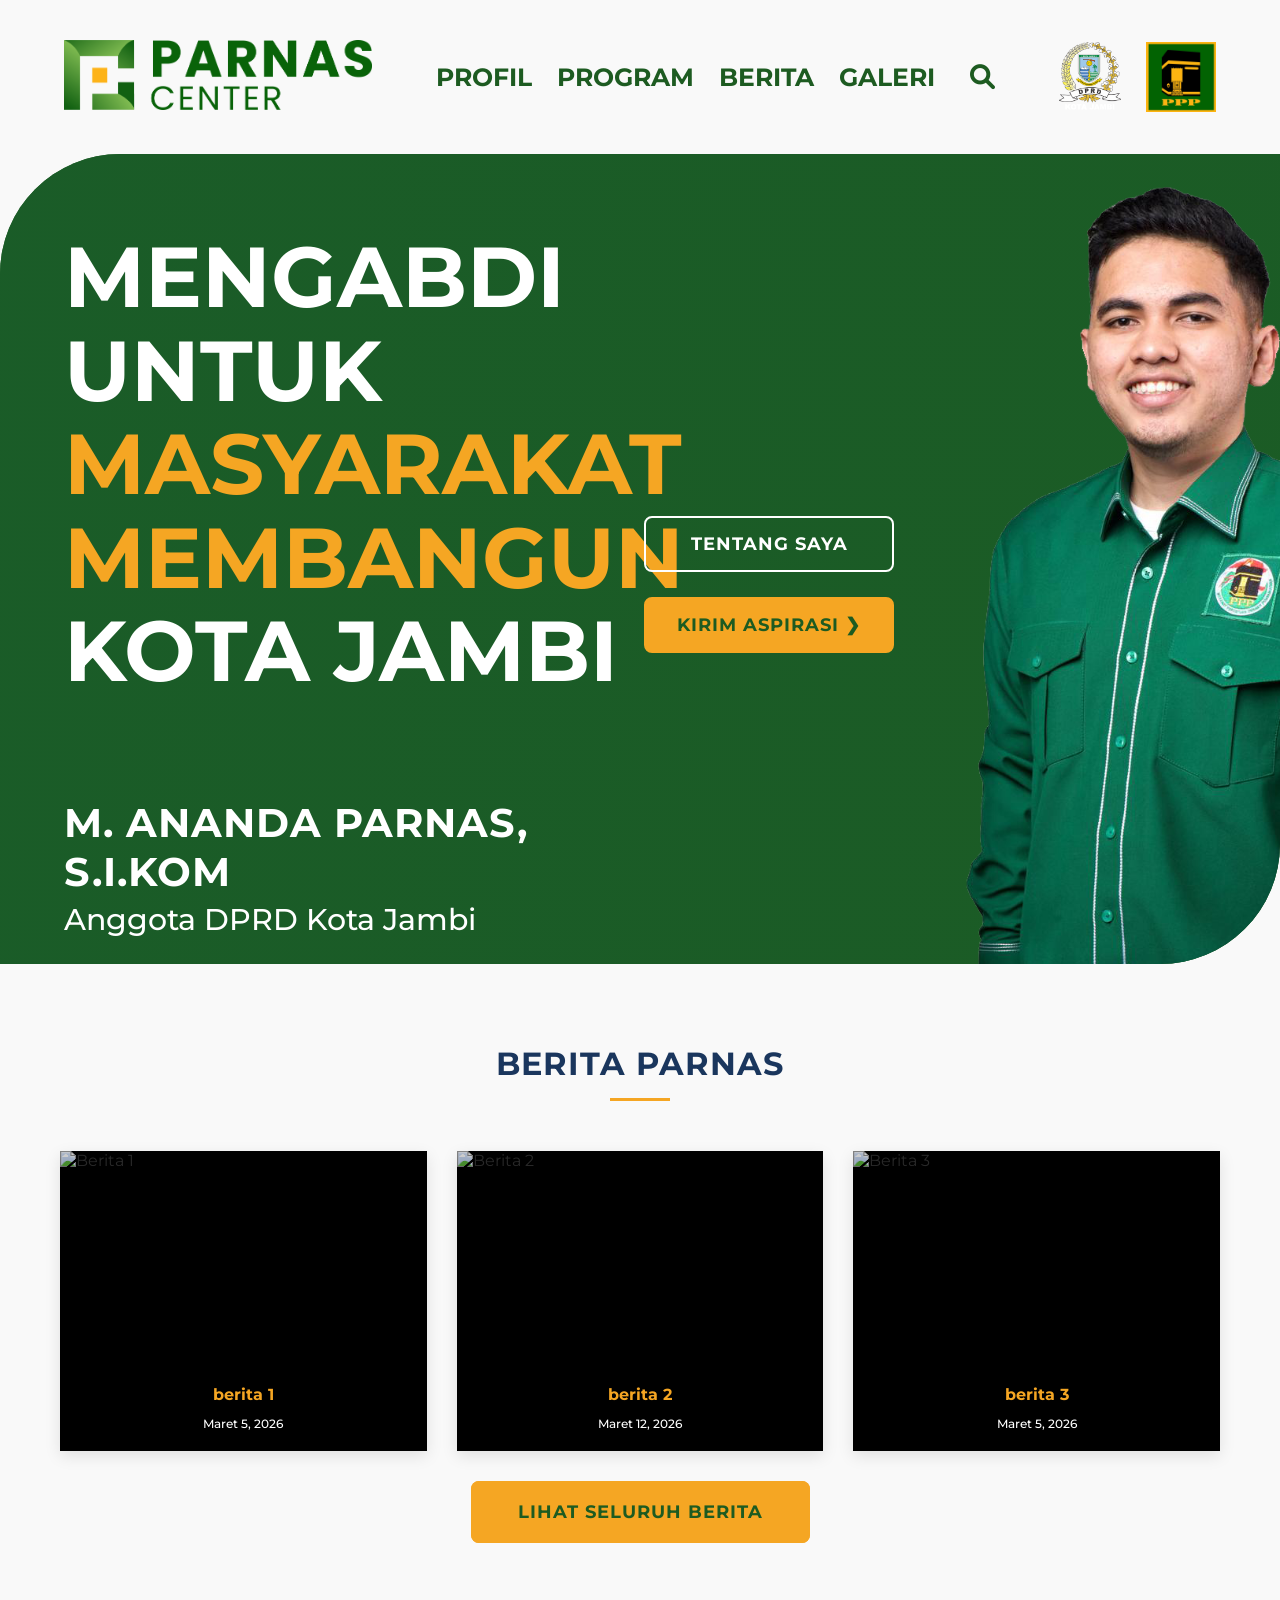
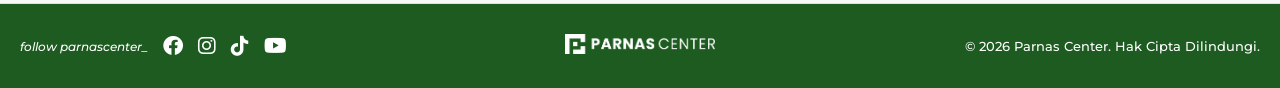
==== commit 79487d25: "update hp3" ====
--- a/index.html
+++ b/index.html
@@ -27,7 +27,7 @@
                 <li><a href="profil.html">PROFIL</a></li>
                 <li><a href="#">PROGRAM</a></li>
                 <li><a href="#">BERITA</a></li>
-                <li><a href="#">GALERI</a></li>
+                <li><a href="galeri.html">GALERI</a></li>
                 <li class="search-icon">
                     <a href="#"><i class="fas fa-search"></i></a>
                 </li>
@@ -122,10 +122,10 @@
         <div class="footer-left">
             <span class="follow-text">follow parnascenter_</span>
             <div class="footer-sosmed">
-                <a href="#"><i class="fab fa-facebook"></i></a>
-                <a href="#"><i class="fab fa-instagram"></i></a>
-                <a href="#"><i class="fab fa-tiktok"></i></a>
-                <a href="#"><i class="fab fa-youtube"></i></a>
+                <a href="https://www.facebook.com/parnascenter_" target="_blank"><i class="fab fa-facebook"></i></a>
+                <a href="https://www.instagram.com/parnascenter_?igsh=MTF1b2N0b2VjYm1kOA==" target="_blank"><i class="fab fa-instagram"></i></a>
+                <a href="https://www.tiktok.com/@parnascenter?_r=1&_t=ZS-94iUjUcTSi4 target="_blank"><i class="fab fa-tiktok"></i></a>
+                <a href="https://www.youtube.com/@parnascenter_" target="_blank"><i class="fab fa-youtube"></i></a>
             </div>
         </div>
 
--- a/style.css
+++ b/style.css
@@ -313,12 +313,24 @@
 
 /* --- Footer (Bagian Bawah) --- */
 .site-footer {
-    background-color: var(--warna-putih);
+    background-color: #1d5b20 !important; /* Warna hijau gelap khas Parnas Center */
     padding: 30px 60px;
     display: flex;
     justify-content: space-between;
     align-items: center;
     border-top: 1px solid #E0E0E0; /* Garis tipis pemisah */
+    color: #ffffff !important; /* Teks putih untuk kontras */
+}
+.site-footer a, 
+.site-footer a i,
+.site-footer p,
+.site-footer span {
+    color: #ffffff !important;
+}
+
+/* Ubah logo Parnas yang hitam jadi putih terang */
+.site-footer img {
+    filter: brightness(0) invert(1) !important;
 }
 
 .footer-left {
@@ -591,6 +603,33 @@
         height: 250px !important; /* Atur tinggi kartu biar proporsional */
         margin: 0 auto !important;
     }
+    .news-action {
+        display: flex !important;
+        justify-content: center !important; /* Tombol ke tengah */
+        margin-top: 30px !important; /* Kasih jarak dari kartu berita di atasnya */
+        padding: 0 20px !important;
+    }
+    .news-action .btn {
+        width: 100% !important; /* Tombol memanjang selebar layar HP */
+        max-width: 350px !important; /* Tapi jangan kepanjangan kalau di tablet */
+        padding: 12px !important;
+        font-size: 14px !important;
+        font-weight: bold !important;
+        text-align: center !important;
+    }
+    
+    .galeri-grid {
+        flex-direction: column !important; /* Stack ke bawah */
+        align-items: center !important;
+        gap: 15px !important;
+    }
+
+    .galeri-item {
+        width: 100% !important;
+        max-width: 350px !important;
+        height: 250px !important;
+    }
+
 
     /* HEADER POSISI & TOGGLE */
     .navbar { display: flex; justify-content: space-between; align-items: center; width: 100%; }
@@ -679,7 +718,6 @@
         filter: blur(3px) !important; 
         pointer-events: none !important; 
     }
-
 
 
     /* ----------------------------------- */
@@ -1109,6 +1147,188 @@
     transform: translateY(-3px); /* Tombol naik dikit pas disentuh mouse */
     box-shadow: 0 8px 25px rgba(217, 156, 43, 0.4); /* Bayangan oranye muncul */
 }
+    /* ========================================================= */
+    /* 1. PAKSA FOOTER SELALU DI BAWAH                           */
+    /* ========================================================= */
+    body {
+        display: flex !important;
+        flex-direction: column !important;
+        min-height: 100vh !important; /* Minimal setinggi layar */
+        margin: 0 !important;
+        overflow-x: hidden !important; /* Mencegah geser kanan-kiri yang nggak sengaja */
+    }
+
+    /* Pembungkus utama akan mendorong footer ke bawah */
+    .page-wrapper {
+        flex: 1 0 auto !important; 
+        display: flex;
+        flex-direction: column;
+        width: 100%;
+        padding-top: 20px;
+    }
+
+    /* Footer fix di dasar */
+    .site-footer {
+        flex-shrink: 0 !important; 
+        width: 100% !important;
+        margin-top: auto !important; /* Juru kunci penendang footer ke bawah */
+        padding: 30px 20px !important;
+        text-align: center !important;
+        background: #fff; /* Sesuaikan dengan warna background footer Abang */
+    }
+
+    /* ========================================================= */
+    /* 2. TAMPILAN GALERI (GRID)                                 */
+    /* ========================================================= */
+    .galeri-section {
+        position: relative;
+        background-color: #ffffff; /* Latar belakang full putih */
+        overflow: hidden;
+        padding-bottom: 50px; /* Jarak aman di bawah grid */
+    }
+    /* Pola geometris samar di sudut (menggunakan pseudo-element) */
+    .galeri-section::before,
+    .galeri-section::after {
+        content: '';
+        position: absolute;
+        width: 300px;
+        height: 300px;
+        /* GANTI WARNA ABU-ABU %23f0f0f0 DENGAN HIJAU KITA %231C6C32 */
+        background-image: url('data:image/svg+xml;utf8,<svg width="100%" height="100%" viewBox="0 0 100 100" version="1.1" xmlns="http://www.w3.org/2000/svg"><polygon points="50,15 100,100 0,100" fill="%231B5E20"/></svg>');
+        background-size: cover;
+        opacity: 1; /* Tetap samar-samar (0.3) agar tidak menutupi konten */
+        z-index: 1; /* Di belakang konten */
+    }
+    /* Posisi di sudut kiri atas */
+    .galeri-section::before {
+        top: -50px;
+        left: -50px;
+        transform: rotate(15deg);
+    }
+    /* Posisi di sudut kanan bawah */
+    .galeri-section::after {
+        bottom: -50px;
+        right: -50px;
+        transform: rotate(-15deg);
+    }
+    .galeri-wrapper-tombol-kembali {
+        position: relative !important;
+        z-index: 99 !important; /* Angka gede biar dia dipaksa maju ke tumpukan paling depan */
+        padding: 50px 20px 0 20px; /* Biar ada napas dikit di pojokan */
+    }
+    .galeri-wrapper-tombol-kembali .btn-kembali {
+        position: relative !important;
+        z-index: 99 !important;
+    }
+    /* ========================================================= */
+    /* 2. LAYOUT GRID BARU                                      */
+    /* ========================================================= */
+    .galeri-container {
+        position: relative;
+        z-index: 2; /* Di depan pola geometris */
+        max-width: 1200px;
+        margin: 0 auto;
+        padding: 20px;
+    }
+    .galeri-grid {
+        display: flex;
+        flex-wrap: wrap;
+        gap: 20px;
+        justify-content: center;
+    }
+    .galeri-item {
+        width: 30%; /* Desktop: 3 kolom */
+        height: 250px;
+        border-radius: 15px;
+        overflow: hidden;
+        box-shadow: 0 4px 10px rgba(0,0,0,0.1); /* Bayangan modern */
+    }
+    .galeri-item img {
+        width: 100%;
+        height: 100%;
+        object-fit: cover;
+    }
+
+    /* ========================================================= */
+    /* EFEK POP-UP / LIGHTBOX GALERI                             */
+    /* ========================================================= */
+    /* Kursor berubah jadi jari pas foto disorot (biar tau bisa diklik) */
+    .galeri-item img {
+        cursor: pointer;
+        transition: 0.3s;
+    }
+    .galeri-item img:hover {
+        opacity: 0.8;
+    }
+    /* Latar Belakang Gelap Pop-up */
+    .modal-popup {
+        display: none; /* Sembunyi secara default */
+        position: fixed;
+        z-index: 9999; /* Maju paling depan nutupin segalanya */
+        left: 0;
+        top: 0;
+        width: 100%;
+        height: 100%;
+        overflow: auto;
+        background-color: rgba(0, 0, 0, 0.9); /* Hitam 90% pekat */
+        flex-direction: column;
+        justify-content: center;
+        align-items: center;
+    }
+    /* Foto di dalam Pop-up */
+    .modal-content-popup {
+        margin: auto;
+        display: block;
+        width: 90%;
+        max-width: 800px;
+        border-radius: 8px;
+        animation: zoomIn 0.3s ease; /* Animasi nge-zoom */
+    }
+    /* Teks Keterangan Foto */
+    #caption-popup {
+        margin: auto;
+        display: block;
+        width: 80%;
+        max-width: 700px;
+        text-align: center;
+        color: #fff;
+        padding: 15px 0;
+        font-size: 20px;
+        font-weight: bold;
+        animation: zoomIn 0.3s ease;
+    }
+    /* Animasi Zoom */
+    @keyframes zoomIn {
+        from {transform: scale(0.1)}
+        to {transform: scale(1)}
+    }
+    /* Tombol X (Close) */
+    .close-modal {
+        position: absolute;
+        top: 15px;
+        right: 35px;
+        color: #f1f1f1;
+        font-size: 40px;
+        font-weight: bold;
+        transition: 0.3s;
+        cursor: pointer;
+    }
+    .close-modal:hover,
+    .close-modal:focus {
+        color: #ff9f1c; /* Berubah oranye pas disorot */
+        text-decoration: none;
+        cursor: pointer;
+    }
+
+/* Tambahkan .galeri-section ke daftar transisi dan transform */
+    .hero, .news-section, .tentang-section, .aspirasi-section, .galeri-section, .site-footer {
+        transition: transform 0.5s cubic-bezier(0.16, 1, 0.3, 1), filter 0.5s ease !important;
+    }
+
+    body:has(.nav-links.active) .galeri-section {
+        transform: translateX(-60%) !important;
+        filter: blur(3px) !important;
+    }
 
 /* --- RESPONSIF UNTUK LAYAR HP --- */
 @media (max-width: 768px) {
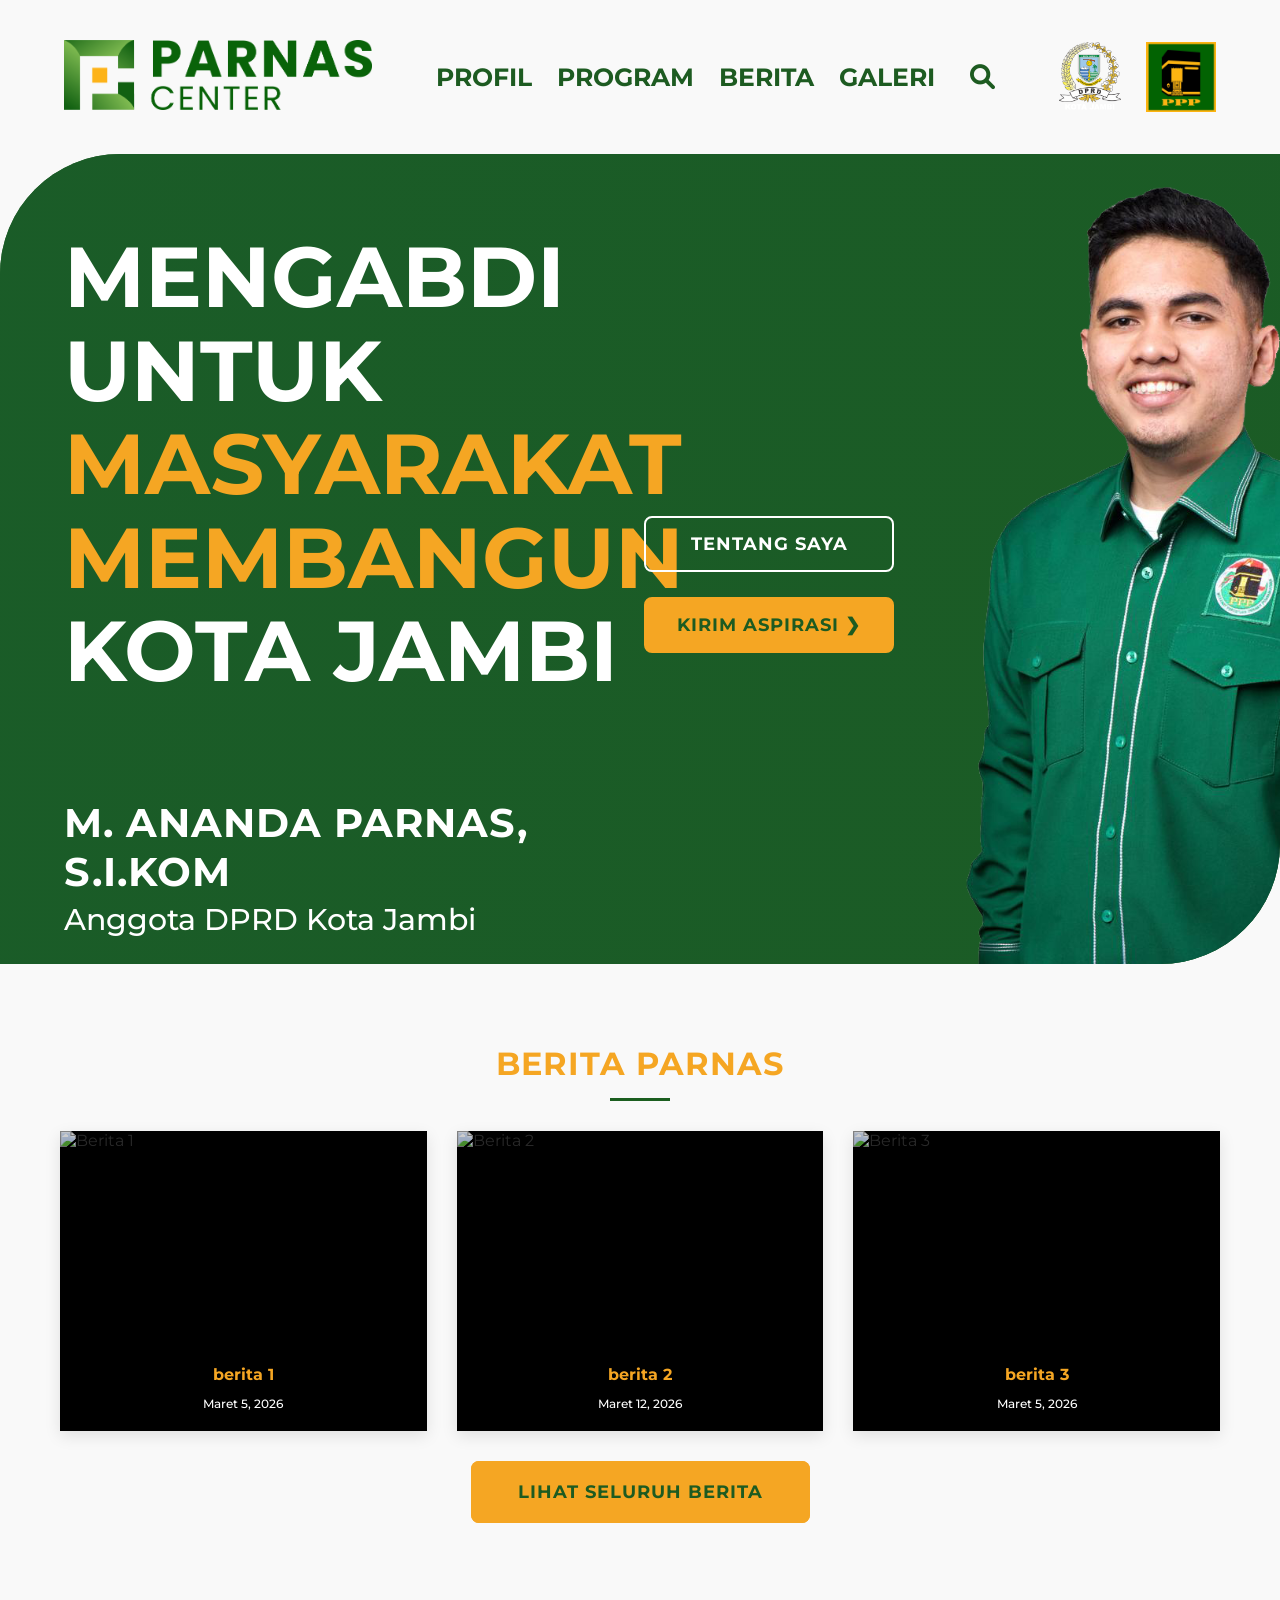
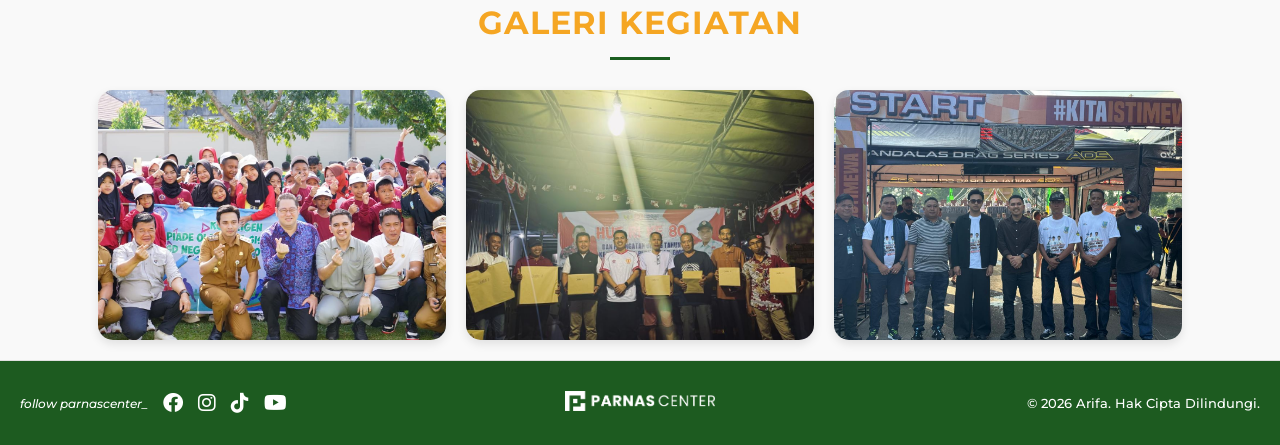
==== commit a1d83dd0: "update hp 3" ====
--- a/index.html
+++ b/index.html
@@ -117,6 +117,25 @@
         </div>
     </section>
 
+<section class="galeri-section-preview">
+    <div class="galeri-container">
+        <div class="news-header">
+            <h2>GALERI KEGIATAN</h2>
+            <div class="divider"></div>
+        </div>
+    <div class="galeri-wrapper-utama">
+        <div class="galeri-grid">
+            <div class="galeri-item"><img src="assets/img/galeri 3.jpeg"></div>
+            <div class="galeri-item"><img src="assets/img/galeri 2.jpeg"></div>
+            <div class="galeri-item"><img src="assets/img/galeri 1.jpeg"></div>
+        </div>
+        
+        <a href="galeri.html" class="overlay-lihat-semua">
+            <span>Lihat Semua Kegiatan</span>
+        </a>
+    </div>
+</section>
+
 <footer class="site-footer">
         
         <div class="footer-left">
@@ -134,7 +153,7 @@
         </div>
 
         <div class="footer-right">
-            <p>&copy; 2026 Parnas Center. Hak Cipta Dilindungi.</p>
+            <p>&copy; 2026 Arifa. Hak Cipta Dilindungi.</p>
         </div>
 
     </footer>
--- a/style.css
+++ b/style.css
@@ -1177,6 +1177,42 @@
         background: #fff; /* Sesuaikan dengan warna background footer Abang */
     }
 
+    /* Wrapper agar tombol bisa diatur posisinya di tengah grid */
+    .news-header {
+    /* Menambah jarak bawah agar judul/garis tidak nempel ke foto */
+    margin-bottom: 30px !important; 
+    }
+    .galeri-wrapper-utama {
+        position: relative; /* Wajib supaya overlay bisa diposisikan di dalamnya */
+    }
+    .overlay-lihat-semua {
+        position: absolute;
+        top: 0;
+        left: 0;
+        width: 100%;
+        height: 100%;
+        background: rgba(94, 84, 84, 0.6); /* Hijau transparan */
+        display: flex;
+        justify-content: center;
+        align-items: center;
+        color: #ffffff;
+        text-decoration: none;
+        font-size: 24px;
+        font-weight: bold;
+        backdrop-filter: blur(0px); /* Efek kaca buram (glassy) */
+        z-index: 10;
+        transition: 0.4s;
+        opacity: 0; /* Awalnya sembunyi */
+    }
+
+    /* Biar muncul pas di-hover */
+    .galeri-wrapper-utama:hover .overlay-lihat-semua {
+        opacity: 1;
+    }
+
+    .overlay-lihat-semua:hover {
+        background: rgba(54, 99, 57, 0.8); /* Makin pekat pas di-hover */
+    }
     /* ========================================================= */
     /* 2. TAMPILAN GALERI (GRID)                                 */
     /* ========================================================= */
@@ -1229,6 +1265,16 @@
         max-width: 1200px;
         margin: 0 auto;
         padding: 20px;
+    }
+    /* 1. Mengubah warna teks GALERI KEGIATAN */
+    .news-header h2 {
+        color: #F5A623!important; /* Warna Hijau Pekat Parnas */
+        font-weight: bold !important;
+    }
+
+    /* 2. Mengubah warna garis di bawah judul */
+    .news-header .divider {
+        background-color: #1B5E20 !important; /* Warna Kuning/Oranye (Bisa diganti sesuai selera) */
     }
     .galeri-grid {
         display: flex;
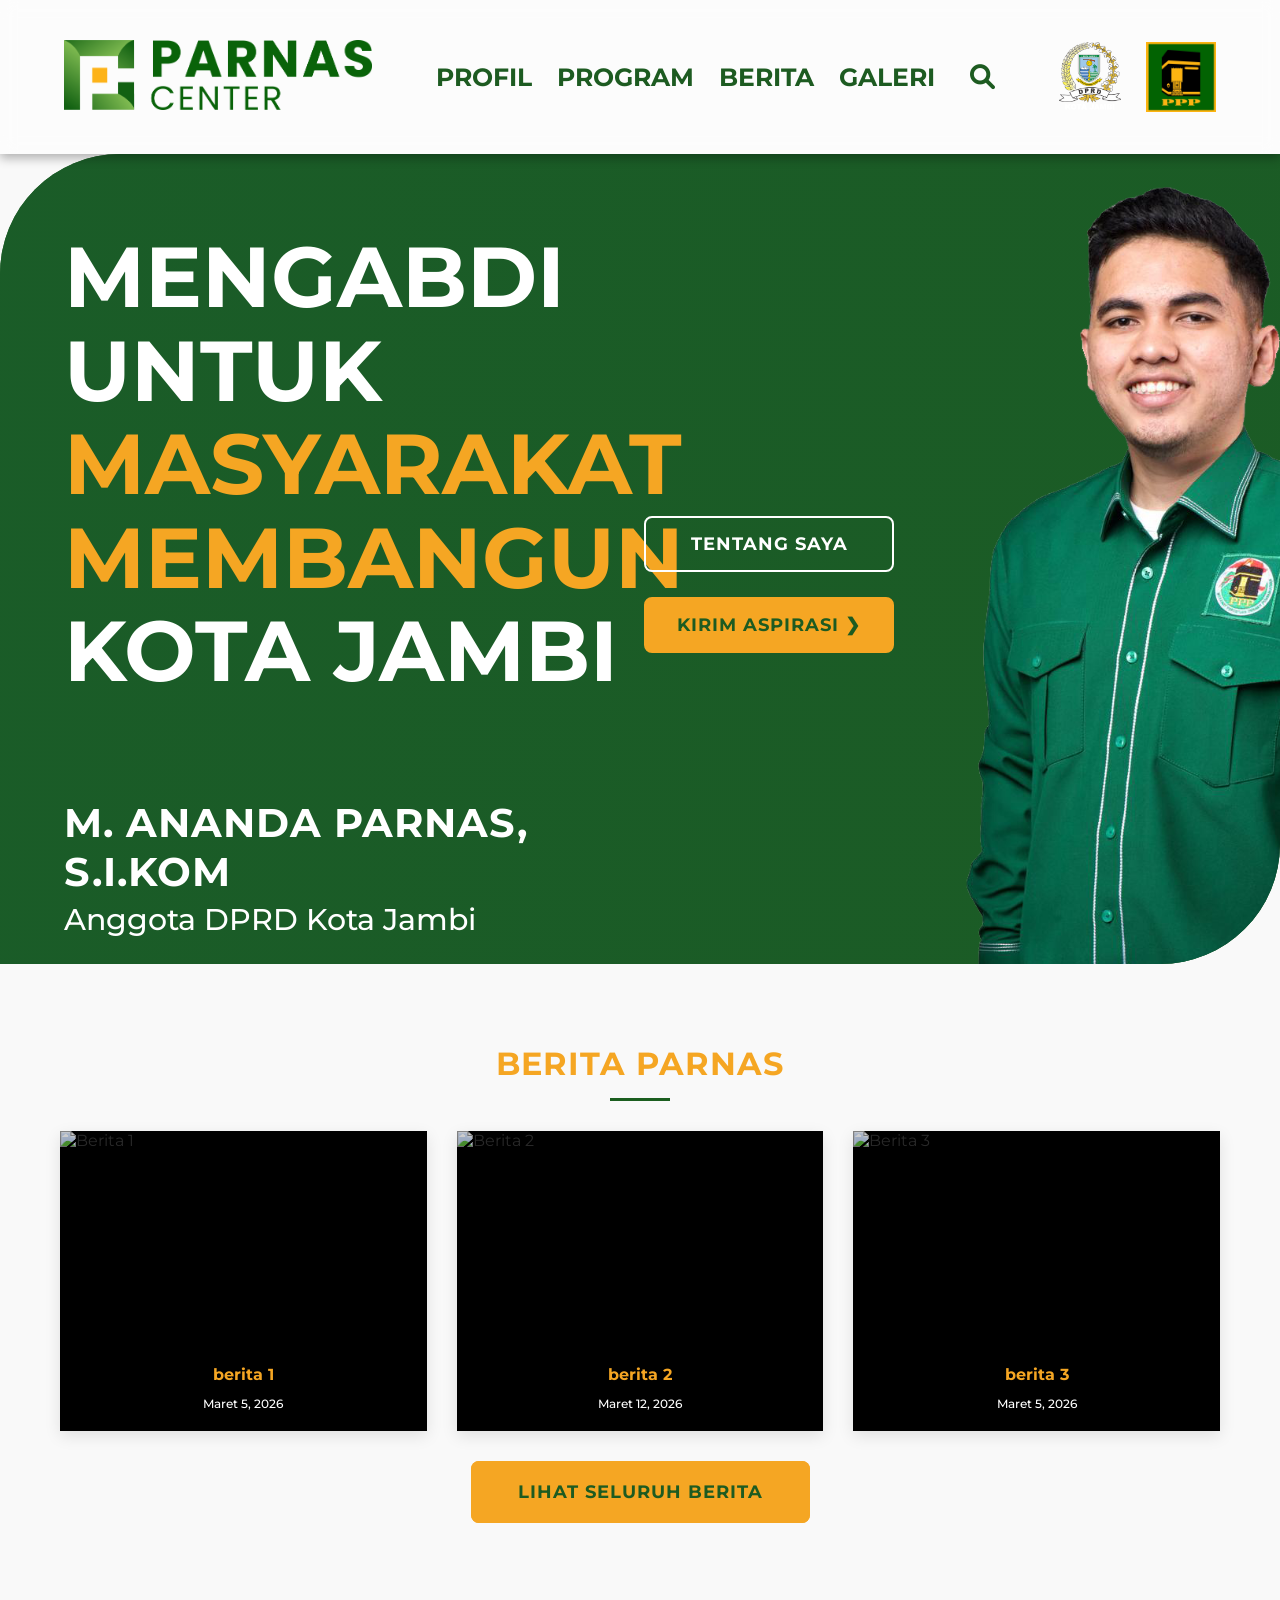
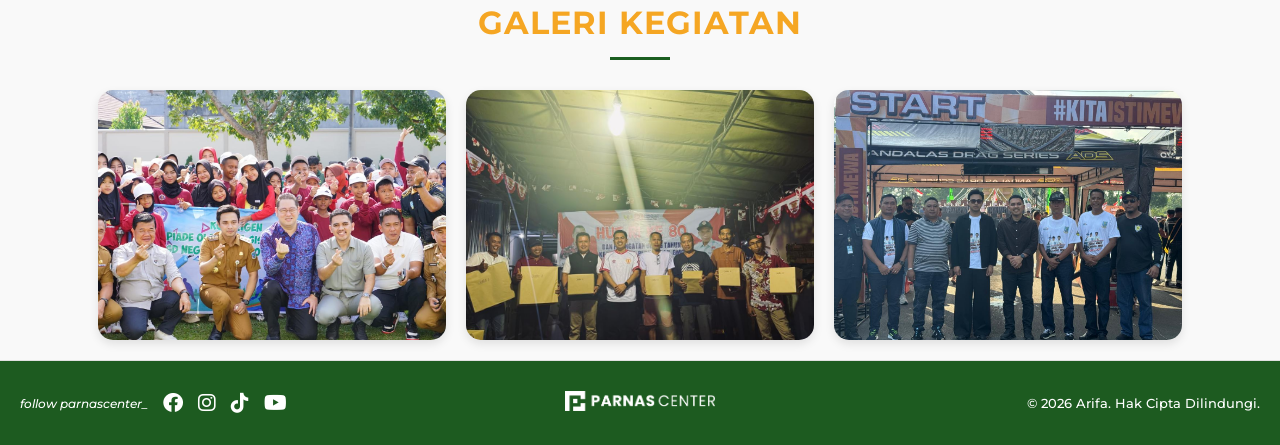
==== commit 7de56194: "update berita" ====
--- a/index.html
+++ b/index.html
@@ -26,10 +26,10 @@
 
                 <li><a href="profil.html">PROFIL</a></li>
                 <li><a href="#">PROGRAM</a></li>
-                <li><a href="#">BERITA</a></li>
+                <li><a href="berita.html">BERITA</a></li>
                 <li><a href="galeri.html">GALERI</a></li>
                 <li class="search-icon">
-                    <a href="#"><i class="fas fa-search"></i></a>
+                    <a href="javascript:void(0)" onclick="bukaSearch()"><i class="fas fa-search"></i></a>
                 </li>
                 <li class="mobile-menu-logo">
                     <img src="\assets\img\LOGO 1.png" alt="Logo Parnas Center" class="logo-parnas-mobile">
@@ -158,6 +158,17 @@
 
     </footer>
 
+<div id="search-modal" class="modal-overlay">
+    <div class="modal-content">
+        <span class="close-btn" onclick="tutupSearch()">&times;</span>
+        <form id="search-form" onsubmit="event.preventDefault(); lakukanPencarian();">
+            <input type="text" id="search-input" placeholder="Apa yang Anda cari?..." required>
+            <button type="submit">CARI</button>
+        </form>
+        <div id="hasil-pencarian-popup"></div>
+    </div>
+</div>
+
 <script>
         const mobileMenu = document.getElementById('mobile-menu');
         const navLinks = document.querySelector('.nav-links');
@@ -171,6 +182,13 @@
             menuOverlay.classList.remove('active');
             menuIcon.classList.add('fa-bars');
             menuIcon.classList.remove('fa-times');
+        }
+        function bukaSearch() {
+            document.getElementById("search-modal").style.display = "flex";
+        }
+
+        function tutupSearch() {
+            document.getElementById("search-modal").style.display = "none";
         }
 
         // Buka/Tutup saat ikon garis tiga diklik
@@ -186,6 +204,64 @@
 
         // Tutup menu saat ikon X di dalam menu diklik
         closeMenuBtn.addEventListener('click', closeMenu);
+    
+    // 1. DATABASE MINI (Sekarang ada "isiTeks"-nya)
+    const dataWebsite = [
+        { 
+            judul: "Profil Singkat M. Ananda Parnas", 
+            link: "profil.html", 
+            isiTeks: "Hadir untuk Mendengar, Bergerak untuk Berdampak. Halo, saya M. Ananda Parnas. Sebagai wakil rakyat Kota Jambi, komitmen utama saya adalah memastikan setiap aspirasi warga tidak hanya didengar, tetapi juga diwujudkan dalam program kerja yang nyata. Saya percaya bahwa kolaborasi antara anak muda dan masyarakat adalah kunci untuk membangun Kota Jambi yang lebih maju, sejahtera, dan berbudaya. Dengan pengalaman di berbagai organisasi kepemudaan, saya siap membawa semangat inovasi dan perubahan positif untuk Kota Jambi. Mari bersama-sama kita wujudkan Kota Jambi yang lebih baik, dengan mendengar, bergerak, dan berdampak nyata untuk masyarakat. Riwayat Pendidikan, Pengalaman Organisasi." 
+        },
+        { 
+            judul: "Galeri Kegiatan", 
+            link: "galeri.html", 
+            isiTeks: "Dokumentasi foto-foto kegiatan kebersamaan, acara syukuran, dan berbagai kegiatan lapangan yang dilakukan." 
+        },
+        { 
+            judul: "Kegiatan Sosial di Medan", 
+            link: "berita1.html", 
+            isiTeks: "Parnas Center berita mengadakan pembagian sembako berupa beras dan minyak goreng untuk warga kurang mampu di daerah Medan. Acara ini dihadiri oleh ketua umum." 
+        },
+        { 
+            judul: "Rapat Tahunan Pengurus", 
+            link: "berita2.html", 
+            isiTeks: "Dalam rapat tahunan ini, berita pengurus membahas evaluasi program kerja tahun lalu dan merencanakan pembangunan kantor sekretariat yang baru." 
+        },
+        { 
+            judul: "Galeri Foto Bersama", 
+            link: "galeri.html", 
+            isiTeks: "Dokumentasi foto-foto kegiatan kebersamaan anggota Parnas Center selama tahun ini, termasuk acara syukuran dan olahraga bersama." 
+        }
+    ];
+
+    // 2. FUNGSI PENCARIAN KATA
+    function lakukanPencarian() {
+        const kataKunci = document.getElementById("search-input").value.toLowerCase();
+        const tempatHasil = document.getElementById("hasil-pencarian-popup");
+        
+        tempatHasil.innerHTML = "";
+        if (kataKunci.trim() === "") return; 
+
+        // Proses nyari kata di judul ATAU di dalam isi teks
+        const hasilCocok = dataWebsite.filter(item => 
+            item.judul.toLowerCase().includes(kataKunci) || 
+            item.isiTeks.toLowerCase().includes(kataKunci)
+        );
+
+        // 3. TAMPILIN HASIL BESERTA CUPLIKAN TEKSNYA
+        if (hasilCocok.length > 0) {
+            hasilCocok.forEach(item => {
+                tempatHasil.innerHTML += `
+                    <div class="item-hasil">
+                        <a href="${item.link}">${item.judul}</a>
+                        <p class="cuplikan-teks">${item.isiTeks.substring(0, 100)}...</p>
+                    </div>
+                `;
+            });
+        } else {
+            tempatHasil.innerHTML = `<p class="hasil-kosong">Waduh, kata "<b>${kataKunci}</b>" tidak ditemukan.</p>`;
+        }
+    }
     </script>
 </body>
 </html>
--- a/style.css
+++ b/style.css
@@ -38,6 +38,16 @@
     padding: 40px 60px;
     background-color: var(--warna-putih);
     box-shadow: 0 4px 6px rgba(0, 0, 0, 0.05); /* Memberikan bayangan halus di bawah menu */;
+    /* --- KODE STICKY & BACKGROUND MUTLAK --- */
+    position: sticky !important;
+    top: 0 !important;
+    z-index: 9999 !important; /* Angkanya digedein sekalian biar paling atas */
+    background-color: rgba(255, 255, 255, 0.5) !important; 
+    /* Efek kaca buram (Glassmorphism) biar kelihatan mahal */
+    backdrop-filter: blur(8px) !important; 
+    -webkit-backdrop-filter: blur(8px) !important; /* Biar jalan juga di iPhone/Safari */
+    /* Bayangan tipis */
+    box-shadow: 0 4px 10px rgba(0, 0, 0, 0.3) !important;
 }
 
 .logo img {
@@ -97,6 +107,7 @@
     width: auto;
     object-fit: contain;
 }
+
 
 /* --- Hero Section --- */
 .hero {
@@ -1385,4 +1396,245 @@
     .form-card {
         padding: 25px; /* Padding dikecilin biar muat di HP */
     }
+}
+
+/* MENU PENCARIAN */
+.modal-overlay {
+    display: none; 
+    position: fixed;
+    top: 0; left: 0;
+    width: 100%; height: 100%;
+    background: rgba(27, 94, 31, 0.918); /* Hijau Parnas yg pekat transparan */
+    z-index: 9999;
+    justify-content: center;
+    align-items: center;
+}
+/* INI KUNCINYA: Hapus kotak putihnya jadi transparan */
+.modal-content {
+    background: transparent !important; /* Biar gak ada kotak putih */
+    width: 80%;
+    max-width: 800px;
+    text-align: left; /* Biar teksnya mulai dari kiri kayak di gambar */
+    padding: 0;
+}
+/* Gaya Input Pencarian (Cuma garis bawah) */
+#search-form input {
+    width: 100%;
+    background: transparent;
+    border: none;
+    border-bottom: 2px solid #ffffff; /* Garis bawah warna putih */
+    color: #ffffff; /* Warna teks putih */
+    font-size: 30px; /* Ukuran teks dibikin gede */
+    padding: 10px 0;
+    outline: none;
+}
+/* Warna teks bayangan (placeholder) */
+#search-form input::placeholder {
+    color: #ffa01cb4; /* Warna oranye untuk placeholder */
+}
+/* Sembunyikan Tombol "CARI" (Ketik langsung tekan Enter aja) */
+#search-form button {
+    display: none; 
+}
+/* Tombol silang untuk nutup */
+.close-btn {
+    position: absolute;
+    top: 30px; right: 40px;
+    font-size: 50px;
+    color: white;
+    cursor: pointer;
+}
+/* Jarak wadah hasil pencarian dari garis bawah input */
+#hasil-pencarian-popup {
+    margin-top: 30px;
+}
+/* Gaya per-item hasil pencarian */
+.item-hasil {
+    padding: 15px 0;
+    border-bottom: 1px solid rgba(255, 255, 255, 0.3); /* Garis pemisah tipis */
+}
+/* Teks link hasil pencarian */
+.item-hasil a, 
+.item-hasil a:link, 
+.item-hasil a:visited, 
+.item-hasil a:active {
+    color: #F5A623 !important; /* Tambahin !important biar nggak bisa dilawan */
+    font-size: 24px;
+    font-weight: bold;
+    text-decoration: none;
+    transition: 0.3s;
+    display: block; /* Biar gampang diklik di HP */
+}
+/* Efek pas disorot mouse */
+.item-hasil a:hover {
+    color: #ffffff;
+    padding-left: 10px; /* Geser dikit pas dihover biar keren */
+}
+@media (min-width: 768px) {
+    .item-hasil a:hover {
+        color: #ffffff !important;
+        padding-left: 10px; 
+    }
+}
+/* Kalau hasil nggak ketemu */
+.hasil-kosong {
+    color: white;
+    font-size: 20px;
+    margin-top: 20px;
+    opacity: 0.8;
+}
+/* Gaya untuk cuplikan teks di bawah judul hasil pencarian */
+.cuplikan-teks {
+    color: #ffffff;
+    font-size: 16px;
+    margin-top: 5px;
+    opacity: 0.8;
+    line-height: 1.5;
+}
+
+
+/* ========================================= */
+/* --- CSS UNTUK HALAMAN DETAIL BERITA --- */
+/* ========================================= */
+.detail-berita-container {
+    max-width: 800px; /* Sengaja dibatasi lebarnya biar mata nggak capek baca dari ujung ke ujung */
+    margin: 50px auto; /* Bikin posisinya persis di tengah layar */
+    padding: 0 20px;
+}
+/* Tombol Kembali */
+.btn-kembali {
+    display: inline-flex;
+    align-items: center;
+    color: #F5A623; /* Oranye Parnas */
+    font-weight: 600;
+    text-decoration: none;
+    margin-bottom: 25px;
+    font-size: 16px;
+    transition: color 0.3s ease;
+}
+.btn-kembali:hover {
+    color: #1B5E20; /* Berubah hijau pas disorot */
+}
+.btn-kembali span {
+    margin-right: 8px;
+    font-size: 20px;
+}
+
+/* Judul Artikel */
+.judul-berita {
+    color: #1B5E20; /* Hijau Parnas */
+    font-size: 34px;
+    line-height: 1.4;
+    margin-bottom: 15px;
+    font-weight: 700;
+}
+
+/* Tanggal Publikasi */
+.tanggal-berita {
+    color: #777777;
+    font-size: 14px;
+    margin-bottom: 30px;
+    border-bottom: 1px solid #e0e0e0; /* Garis tipis pembatas */
+    padding-bottom: 15px;
+}
+
+/* Foto Utama */
+.foto-berita-utama {
+    width: 100%;
+    height: auto;
+    border-radius: 10px; /* Bikin ujung foto agak melengkung */
+    margin-bottom: 35px;
+    box-shadow: 0 6px 15px rgba(0, 0, 0, 0.1); /* Bayangan halus */
+}
+
+/* Teks Paragraf Berita */
+.isi-berita p {
+    font-size: 18px;
+    line-height: 1.8; /* Jarak antar baris diperlebar biar nyaman dibaca */
+    color: #333333;
+    margin-bottom: 20px;
+    text-align: justify; /* Teks rata kanan-kiri */
+}
+
+/* --- RESPONSIF BUAT HP --- */
+@media (max-width: 768px) {
+    .judul-berita {
+        font-size: 26px; /* Judul agak dikecilin kalau di HP */
+    }
+    .detail-berita-container {
+        max-width: 100% !important; /* Paksa lebarnya full */
+        padding-left: 5% !important; /* Jarak kiri, sesuaikan angkanya biar pas sama logo */
+        padding-right: 5% !important; /* Jarak kanan */
+        margin-top: 50px !important;
+    }
+    .isi-berita p {
+        font-size: 16px; /* Teks paragraf juga disesuaikan */
+    }
+}
+/* --- STYLE KHAS HALAMAN DAFTAR BERITA --- */
+.portal-berita-section {
+    padding: 40px 20px 60px 20px; /* Padding atas lebih besar biar nggak ketutupan navbar sticky */
+    background-color: #f9f9f9;
+}
+.container {
+    max-width: 1100px;
+    margin: 0 auto;
+}
+.judul-utama {
+    text-align: center;
+    color: #1B5E20;
+    font-size: 36px;
+    margin-bottom: 10px;
+}
+.sub-judul {
+    text-align: center;
+    color: #666;
+    margin-bottom: 50px;
+}
+
+/* --- KODE UNTUK KARTU BERITA --- */
+.berita-grid {
+    display: grid;
+    grid-template-columns: repeat(auto-fit, minmax(300px, 1fr)); 
+    gap: 30px;
+    margin-top: 40px;
+}
+.berita-card {
+    background: #ffffff;
+    border-radius: 12px;
+    overflow: hidden;
+    box-shadow: 0 5px 15px rgba(0, 0, 0, 0.05);
+    transition: 0.3s;
+}
+.berita-card:hover {
+    transform: translateY(-10px);
+    box-shadow: 0 10px 25px rgba(0, 0, 0, 0.15);
+}
+.berita-card img {
+    width: 100%;
+    height: 220px;
+    object-fit: cover;
+}
+.berita-info {
+    padding: 25px;
+}
+.berita-tanggal {
+    color: #888;
+    font-size: 14px;
+    margin-bottom: 10px;
+    display: block;
+}
+.berita-info h3 {
+    color: #1B5E20;
+    font-size: 20px;
+    margin-bottom: 15px;
+}
+.berita-info p {
+    color: #555;
+    margin-bottom: 20px;
+}
+.btn-baca {
+    color: #F5A623;
+    font-weight: bold;
+    text-decoration: none;
 }
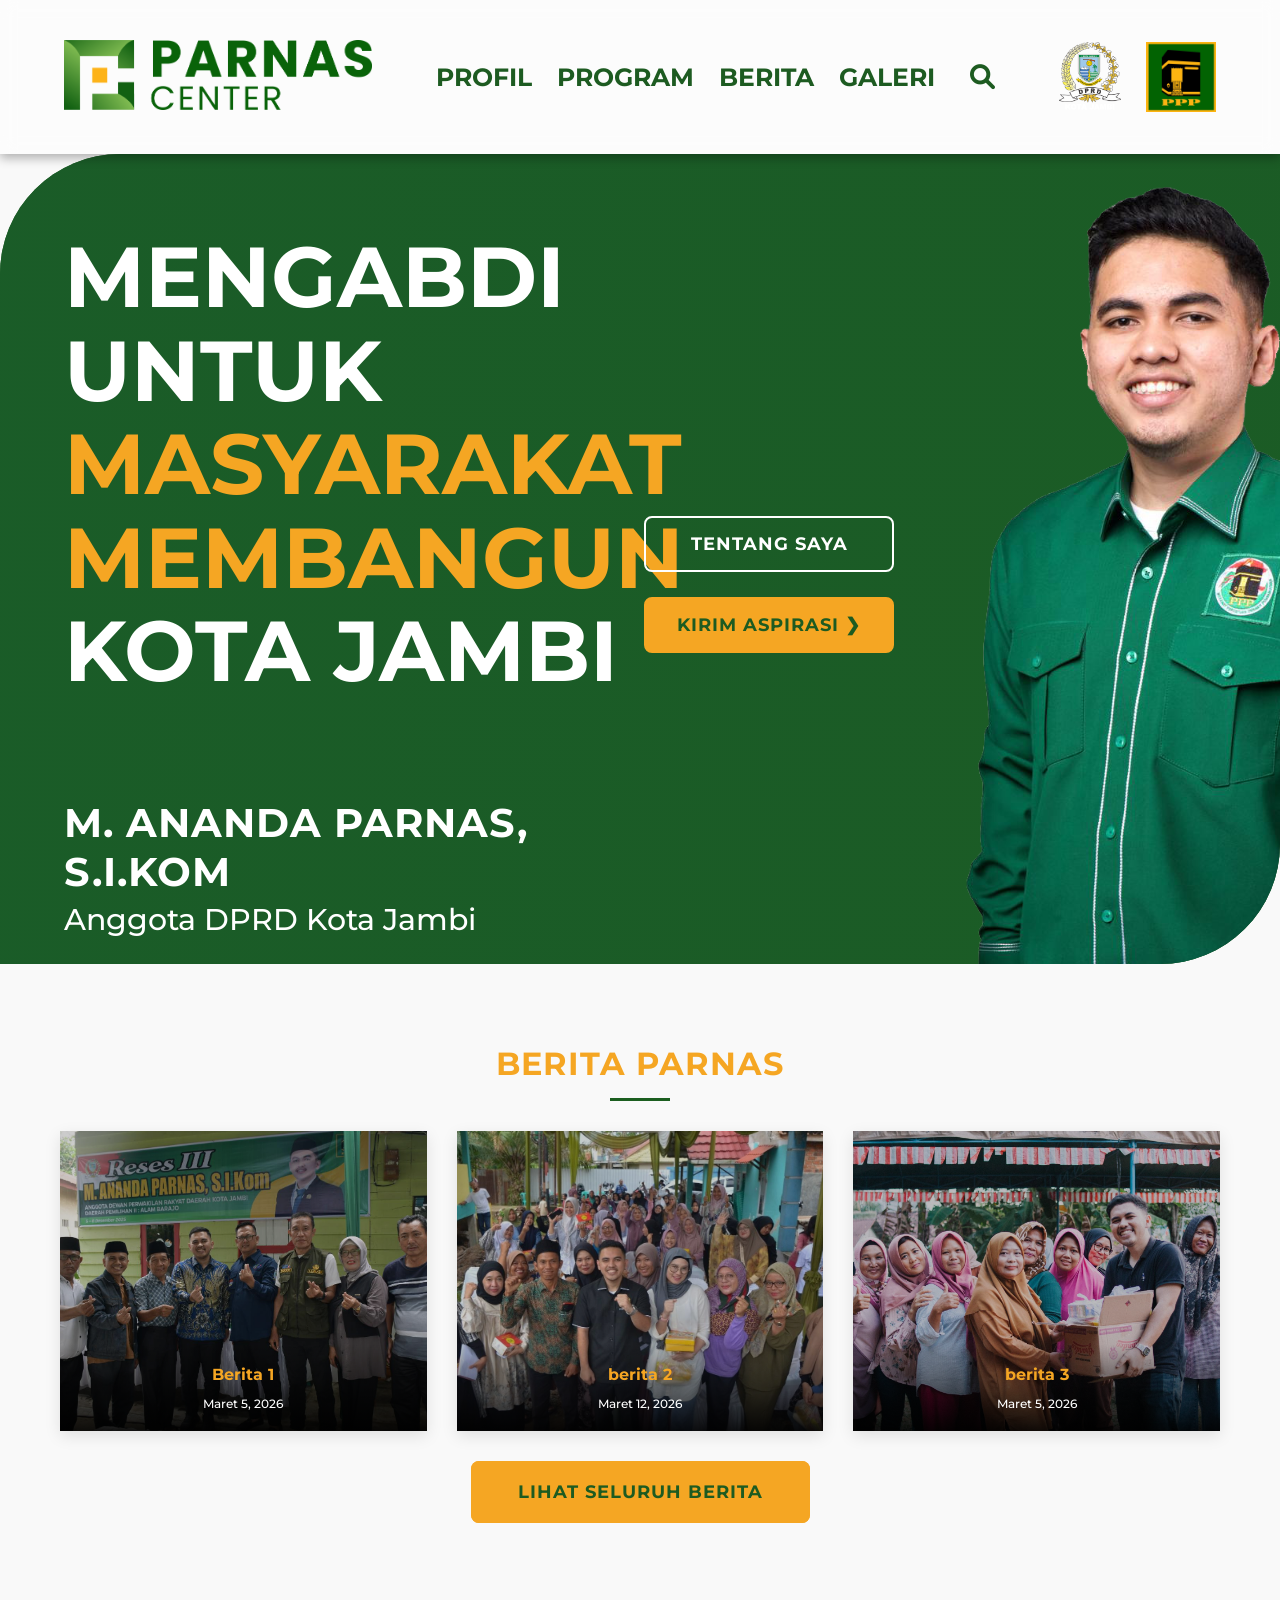
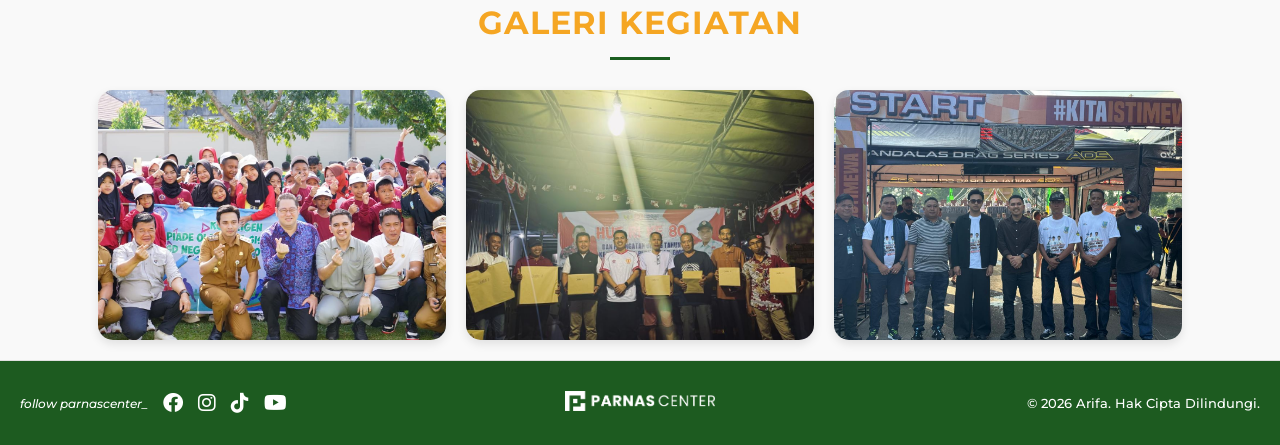
==== commit 0b87c4e5: "update form aspirasi" ====
--- a/index.html
+++ b/index.html
@@ -80,7 +80,7 @@
     </div>
 </section>
 
-<section class="news-section">
+<section class="news-section" id="berita">
         <div class="news-header">
             <h2>BERITA PARNAS</h2>
             <div class="divider"></div>
@@ -88,32 +88,38 @@
 
         <div class="news-grid">
             <article class="news-card">
-                <img src="https://via.placeholder.com/400x300/1D5B21/FFFFFF?text=Foto+Berita+1" alt="Berita 1">
-                <div class="news-overlay">
-                    <h3 class="news-title">berita 1</h3>
-                    <p class="news-date">Maret 5, 2026</p>
-                </div>
+                <a href="berita1.html" style="text-decoration: none; color: inherit; height: 100%;">
+                    <img src="assets/img/foto 5.jpeg" alt="Berita 1">
+                    <div class="news-overlay">
+                        <h3 class="news-title">Berita 1</h3>
+                        <p class="news-date">Maret 5, 2026</p>
+                    </div>
+                </a>
             </article>
 
             <article class="news-card">
-                <img src="https://via.placeholder.com/400x300/1D5B21/FFFFFF?text=Foto+Berita+2" alt="Berita 2">
-                <div class="news-overlay">
-                    <h3 class="news-title">berita 2</h3>
-                    <p class="news-date">Maret 12, 2026</p>
-                </div>
+                <a href="berita2.html" style="text-decoration: none; color: inherit;  height: 100%;">
+                    <img src="assets/img/foto 1.jpeg" alt="Berita 2">
+                    <div class="news-overlay">
+                        <h3 class="news-title">berita 2</h3>
+                        <p class="news-date">Maret 12, 2026</p>
+                    </div>
+                </a>
             </article>
 
             <article class="news-card">
-                <img src="https://via.placeholder.com/400x300/1D5B21/FFFFFF?text=Foto+Berita+3" alt="Berita 3">
-                <div class="news-overlay">
-                    <h3 class="news-title">berita 3</h3>
-                    <p class="news-date">Maret 5, 2026</p>
-                </div>
+                <a href="berita3.html" style="text-decoration: none; color: inherit; height: 100%;">
+                    <img src="assets/img/foto 4.jpeg" alt="Berita 3">
+                    <div class="news-overlay">
+                        <h3 class="news-title">berita 3</h3>
+                        <p class="news-date">Maret 5, 2026</p>
+                    </div>
+                </a>
             </article>
         </div>
 
         <div class="news-action">
-            <a href="#" class="btn btn-solid">LIHAT SELURUH BERITA</a>
+            <a href="berita.html" class="btn btn-solid">LIHAT SELURUH BERITA</a>
         </div>
     </section>
 
--- a/style.css
+++ b/style.css
@@ -1497,9 +1497,11 @@
 /* --- CSS UNTUK HALAMAN DETAIL BERITA --- */
 /* ========================================= */
 .detail-berita-container {
-    max-width: 800px; /* Sengaja dibatasi lebarnya biar mata nggak capek baca dari ujung ke ujung */
-    margin: 50px auto; /* Bikin posisinya persis di tengah layar */
-    padding: 0 20px;
+    max-width: 100%;
+    margin: 50px 0;
+    padding-left: 40px; /* Atur angka ini biar lurus persis sama logo Parnas Center */
+    padding-right: 40px;
+    box-sizing: border-box;
 }
 /* Tombol Kembali */
 .btn-kembali {
@@ -1519,7 +1521,6 @@
     margin-right: 8px;
     font-size: 20px;
 }
-
 /* Judul Artikel */
 .judul-berita {
     color: #1B5E20; /* Hijau Parnas */
@@ -1528,7 +1529,6 @@
     margin-bottom: 15px;
     font-weight: 700;
 }
-
 /* Tanggal Publikasi */
 .tanggal-berita {
     color: #777777;
@@ -1537,7 +1537,6 @@
     border-bottom: 1px solid #e0e0e0; /* Garis tipis pembatas */
     padding-bottom: 15px;
 }
-
 /* Foto Utama */
 .foto-berita-utama {
     width: 100%;
@@ -1546,7 +1545,6 @@
     margin-bottom: 35px;
     box-shadow: 0 6px 15px rgba(0, 0, 0, 0.1); /* Bayangan halus */
 }
-
 /* Teks Paragraf Berita */
 .isi-berita p {
     font-size: 18px;
@@ -1576,9 +1574,13 @@
     padding: 40px 20px 60px 20px; /* Padding atas lebih besar biar nggak ketutupan navbar sticky */
     background-color: #f9f9f9;
 }
-.container {
-    max-width: 1100px;
-    margin: 0 auto;
+.berita-container {
+    max-width: 100%;
+    margin: 50px 0;
+    padding-left: 40px; /* Samakan angkanya dengan halaman detail tadi biar sejajar persis */
+    padding-right: 40px;
+    box-sizing: border-box;
+    text-align: left; /* Ini kuncinya biar teksnya nggak rata tengah lagi */
 }
 .judul-utama {
     text-align: center;
@@ -1591,6 +1593,13 @@
     color: #666;
     margin-bottom: 50px;
 }
+@media (max-width: 768px) {
+    .berita-container {
+        padding-left: 20px;
+        padding-right: 20px;
+    }
+}
+
 
 /* --- KODE UNTUK KARTU BERITA --- */
 .berita-grid {
